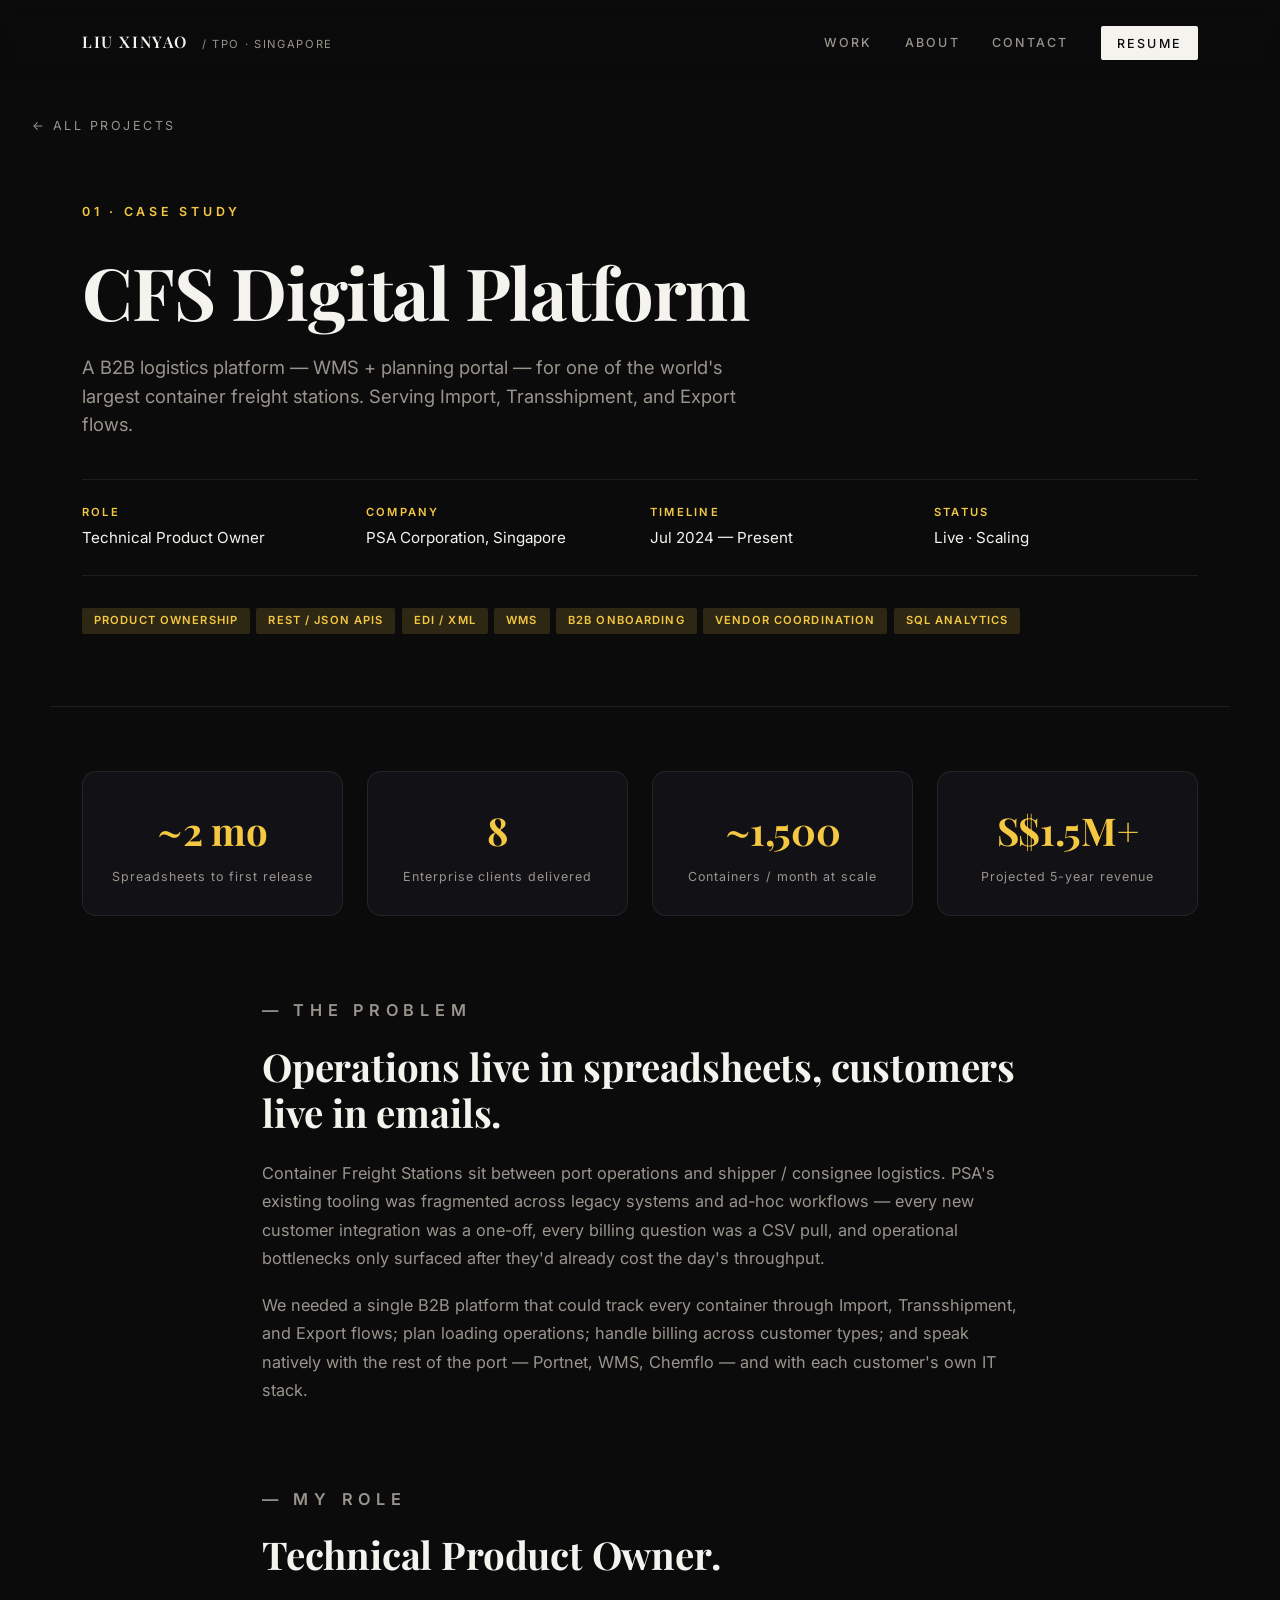
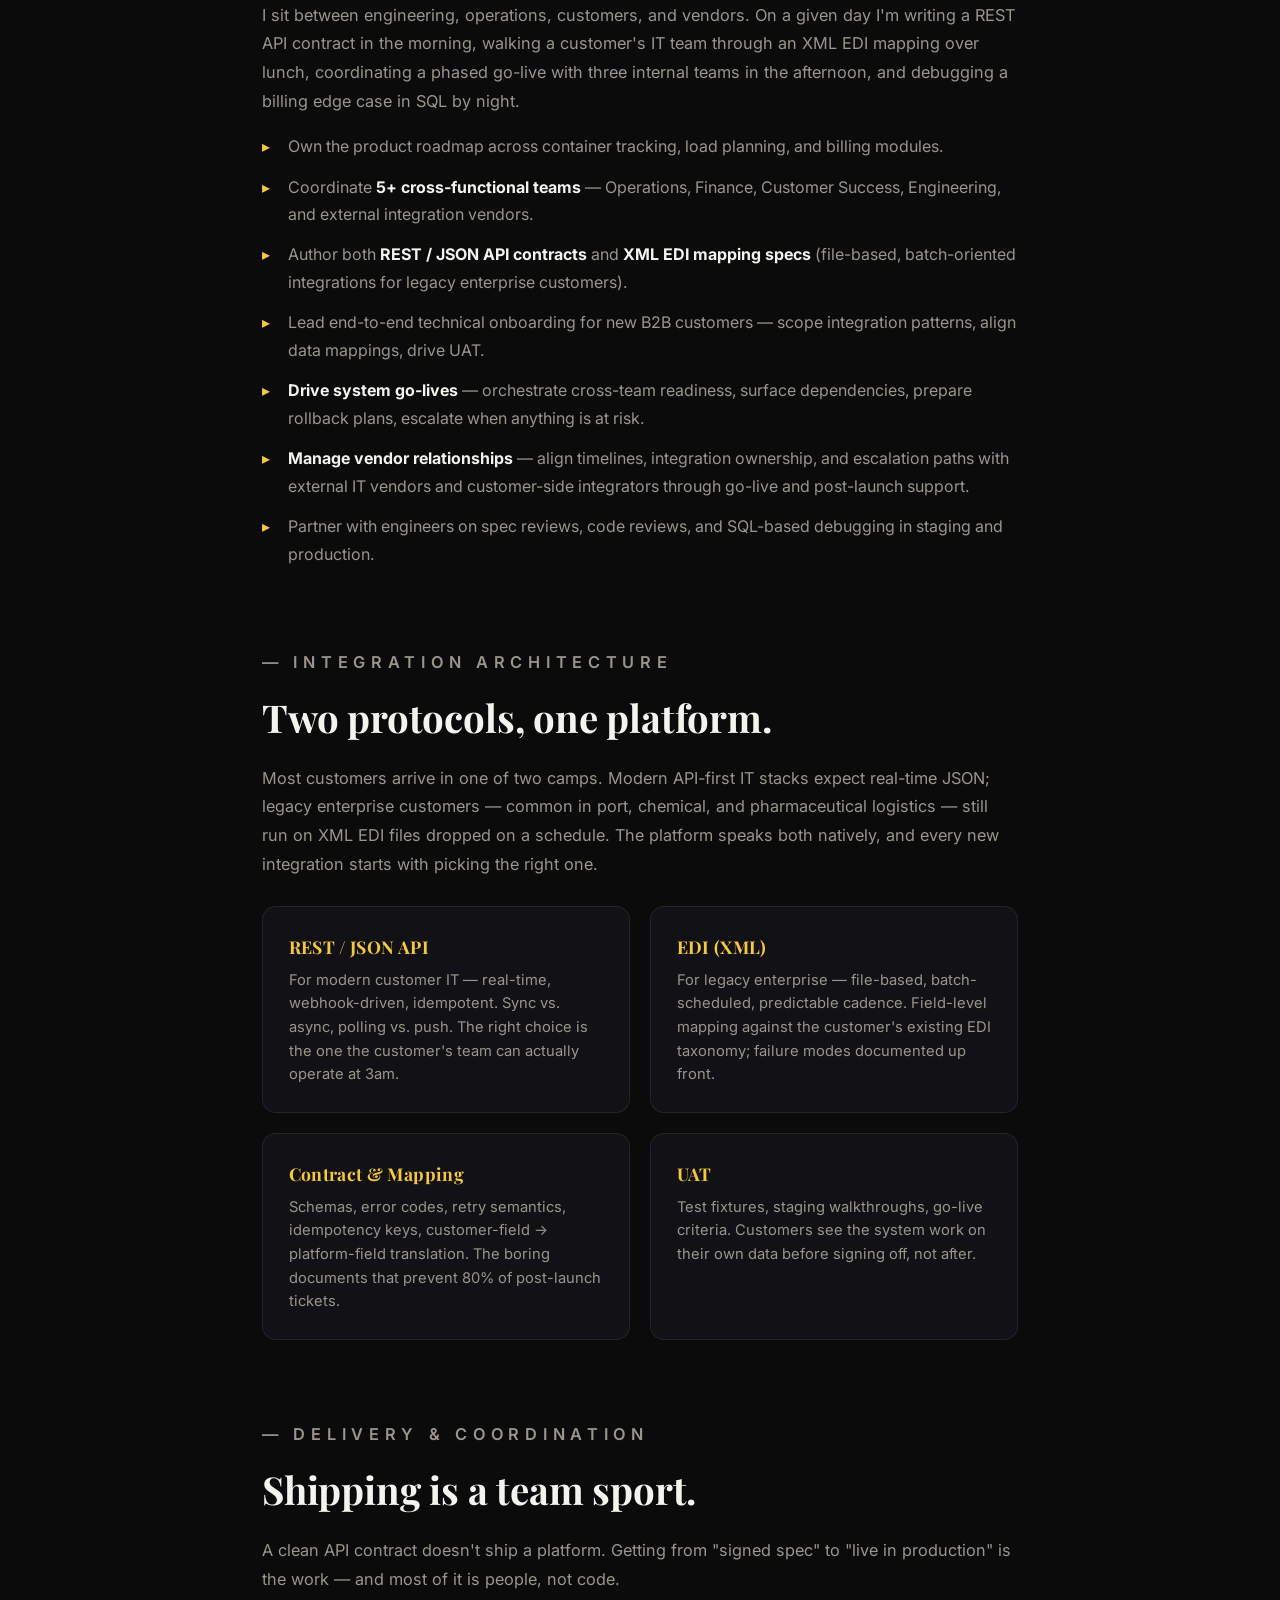
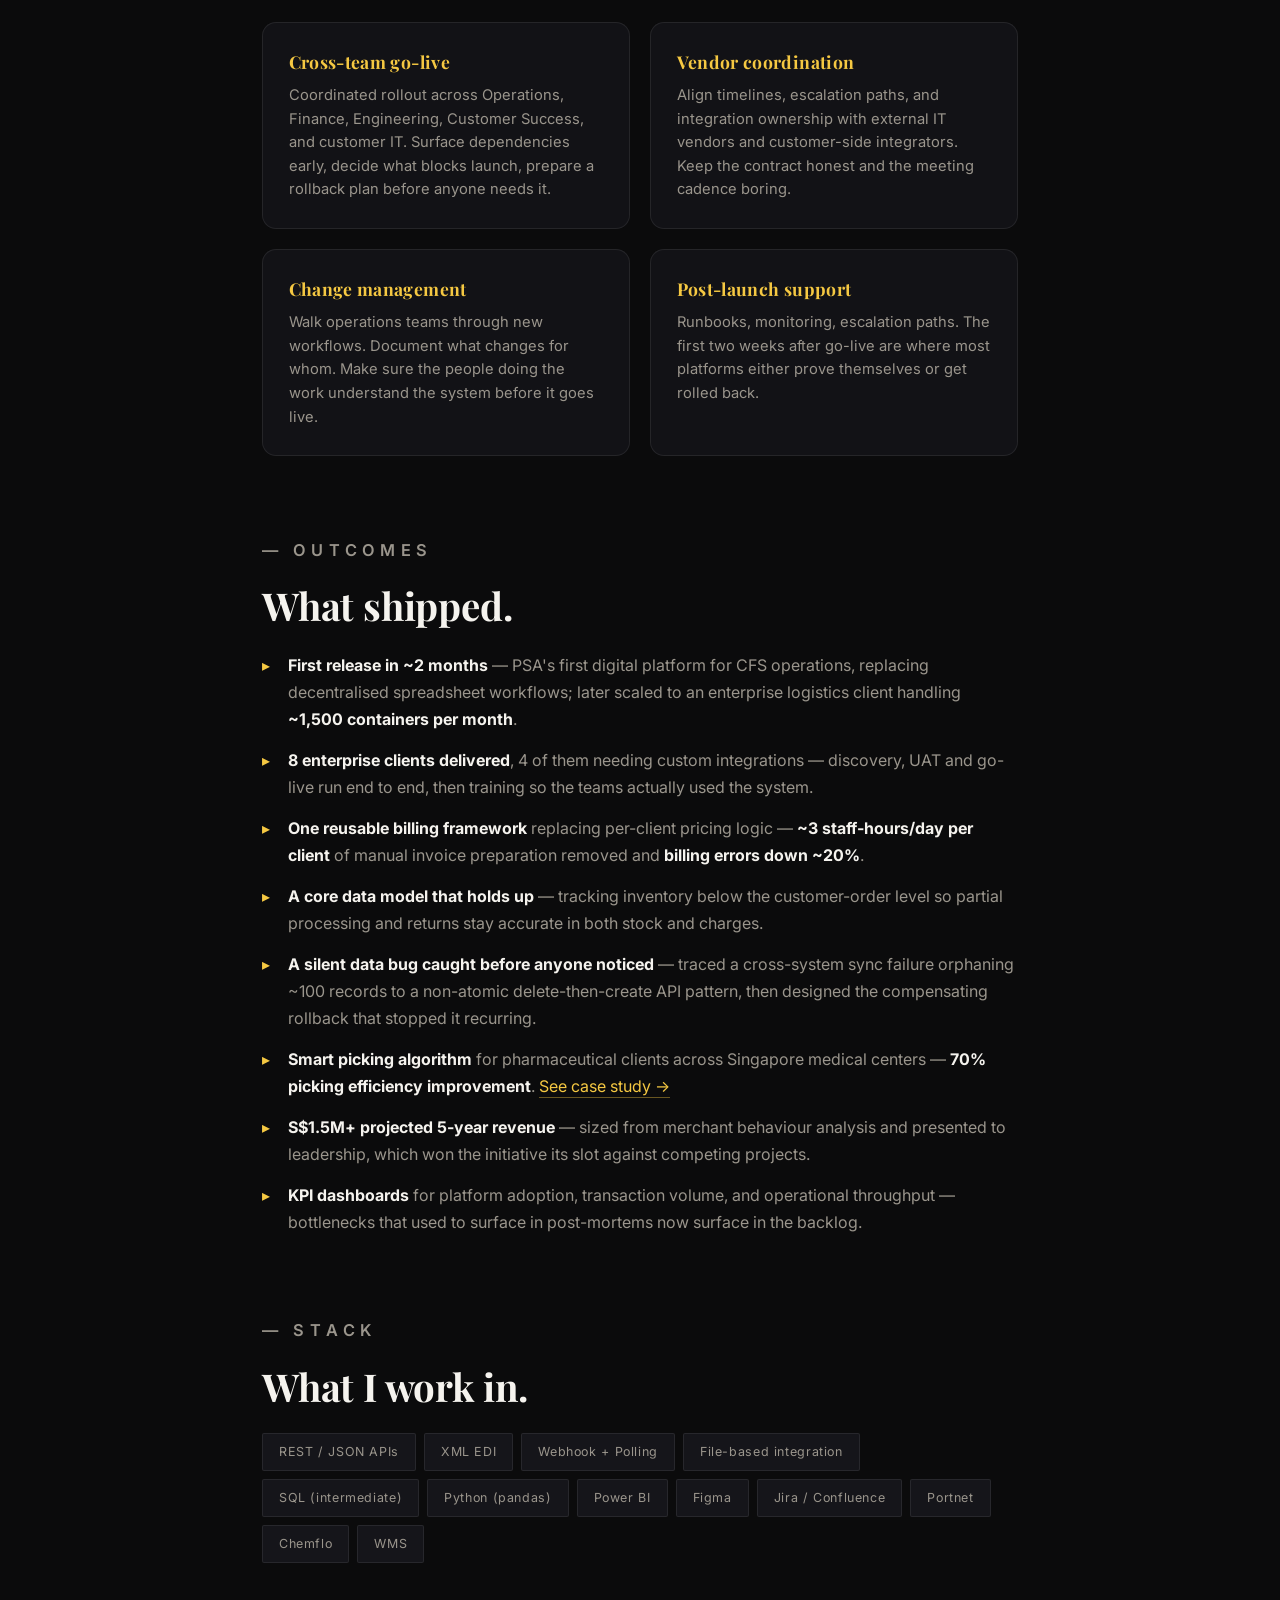
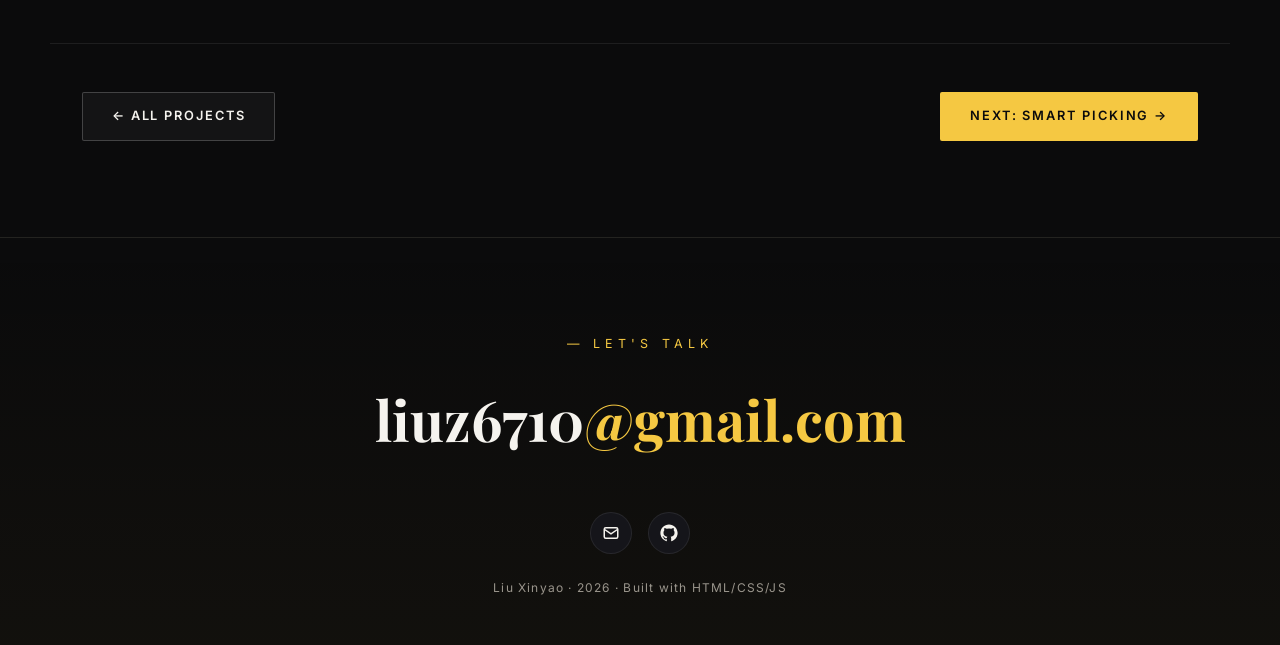
==== projects/cfs.html @ 4d92f87a "Personal site: case studies, SEO metadata, deploy prep - Add RoleScout case study (résumé-driven job" ====
<!DOCTYPE html>
<html lang="en">
<head>
  <meta charset="UTF-8" />
  <meta name="viewport" content="width=device-width, initial-scale=1.0" />
  <title>CFS Digital Platform — Liu Xinyao</title>
  <meta name="description" content="Technical Product Ownership of PSA's Container Freight Station digital platform: WMS + planning portal, REST API integrations, B2B customer onboarding." />
  <link rel="preconnect" href="https://fonts.googleapis.com" />
  <link rel="preconnect" href="https://fonts.gstatic.com" crossorigin />
  <link href="https://fonts.googleapis.com/css2?family=Playfair+Display:wght@600;700;900&family=Inter:wght@300;400;500;600;700&display=swap" rel="stylesheet" />
  <link rel="icon" href="../favicon.svg" type="image/svg+xml" />
  <meta property="og:type" content="article" />
  <meta property="og:image" content="../img/me-hero.jpg" />
  <link rel="stylesheet" href="../styles.css" />
</head>
<body>
  <!-- 同一个背景视频，整页贯穿 -->
  <div class="bg" aria-hidden="true">
    <video class="hero-video" muted playsinline preload="auto" disablepictureinpicture>
      <source src="../video/hero.mp4" type="video/mp4" />
    </video>
    <div class="bg-overlay"></div>
  </div>

  <div class="scroll-progress" id="scrollProgress"></div>
  <div class="ring-progress" id="ringProgress" aria-hidden="true">
    <svg viewBox="0 0 44 44">
      <circle class="ring-track" cx="22" cy="22" r="18" />
      <circle class="ring-fill"  cx="22" cy="22" r="18" />
    </svg>
    <span class="ring-pct">0%</span>
  </div>

  <header class="site-header">
    <nav class="nav container">
      <a href="../index.html" class="logo">LIU XINYAO <span class="logo-sub">/ TPO · SINGAPORE</span></a>
      <ul class="nav-links">
        <li><a href="../index.html#projects">Work</a></li>
        <li><a href="../index.html#about">About</a></li>
        <li><a href="../index.html#contact">Contact</a></li>
        <li><a href="../resume.pdf" class="nav-cta" download>Resume</a></li>
      </ul>
    </nav>
  </header>

  <main class="project-detail">
    <a href="../index.html#projects" class="back-link">← All Projects</a>

    <!-- ========== HERO ========== -->
    <header class="project-hero container">
      <p class="project-num">01 · CASE STUDY</p>
      <h1 class="project-title">CFS Digital Platform</h1>
      <p class="project-lead">
        A B2B logistics platform — WMS + planning portal — for one of the
        world's largest container freight stations. Serving Import,
        Transshipment, and Export flows.
      </p>
      <ul class="project-meta">
        <li><span class="meta-label">Role</span><span>Technical Product Owner</span></li>
        <li><span class="meta-label">Company</span><span>PSA Corporation, Singapore</span></li>
        <li><span class="meta-label">Timeline</span><span>Jul 2024 — Present</span></li>
        <li><span class="meta-label">Status</span><span>Live · Scaling</span></li>
      </ul>
      <div class="tags">
        <span class="tag">Product Ownership</span>
        <span class="tag">REST / JSON APIs</span>
        <span class="tag">EDI / XML</span>
        <span class="tag">WMS</span>
        <span class="tag">B2B Onboarding</span>
        <span class="tag">Vendor Coordination</span>
        <span class="tag">SQL Analytics</span>
      </div>
    </header>

    <!-- ========== STATS ========== -->
    <section class="stats container">
      <div class="stat">
        <p class="stat-num">~2 mo</p>
        <p class="stat-label">Spreadsheets to first release</p>
      </div>
      <div class="stat">
        <p class="stat-num">8</p>
        <p class="stat-label">Enterprise clients delivered</p>
      </div>
      <div class="stat">
        <p class="stat-num">~1,500</p>
        <p class="stat-label">Containers / month at scale</p>
      </div>
      <div class="stat">
        <p class="stat-num">S$1.5M+</p>
        <p class="stat-label">Projected 5-year revenue</p>
      </div>
    </section>

    <!-- ========== PROBLEM ========== -->
    <section class="detail-section container">
      <p class="detail-eyebrow">— THE PROBLEM</p>
      <h2>Operations live in spreadsheets, customers live in emails.</h2>
      <p>
        Container Freight Stations sit between port operations and shipper /
        consignee logistics. PSA's existing tooling was fragmented across
        legacy systems and ad-hoc workflows — every new customer integration
        was a one-off, every billing question was a CSV pull, and operational
        bottlenecks only surfaced after they'd already cost the day's
        throughput.
      </p>
      <p>
        We needed a single B2B platform that could track every container
        through Import, Transshipment, and Export flows; plan loading
        operations; handle billing across customer types; and speak natively
        with the rest of the port — Portnet, WMS, Chemflo — and with each
        customer's own IT stack.
      </p>
    </section>

    <!-- ========== ROLE ========== -->
    <section class="detail-section container">
      <p class="detail-eyebrow">— MY ROLE</p>
      <h2>Technical Product Owner.</h2>
      <p>
        I sit between engineering, operations, customers, and vendors. On a
        given day I'm writing a REST API contract in the morning, walking
        a customer's IT team through an XML EDI mapping over lunch,
        coordinating a phased go-live with three internal teams in the
        afternoon, and debugging a billing edge case in SQL by night.
      </p>
      <ul class="bullet-list">
        <li>Own the product roadmap across container tracking, load planning, and billing modules.</li>
        <li>Coordinate <strong>5+ cross-functional teams</strong> — Operations, Finance, Customer Success, Engineering, and external integration vendors.</li>
        <li>Author both <strong>REST / JSON API contracts</strong> and <strong>XML EDI mapping specs</strong> (file-based, batch-oriented integrations for legacy enterprise customers).</li>
        <li>Lead end-to-end technical onboarding for new B2B customers — scope integration patterns, align data mappings, drive UAT.</li>
        <li><strong>Drive system go-lives</strong> — orchestrate cross-team readiness, surface dependencies, prepare rollback plans, escalate when anything is at risk.</li>
        <li><strong>Manage vendor relationships</strong> — align timelines, integration ownership, and escalation paths with external IT vendors and customer-side integrators through go-live and post-launch support.</li>
        <li>Partner with engineers on spec reviews, code reviews, and SQL-based debugging in staging and production.</li>
      </ul>
    </section>

    <!-- ========== INTEGRATION ========== -->
    <section class="detail-section container">
      <p class="detail-eyebrow">— INTEGRATION ARCHITECTURE</p>
      <h2>Two protocols, one platform.</h2>
      <p>
        Most customers arrive in one of two camps. Modern API-first IT stacks
        expect real-time JSON; legacy enterprise customers — common in port,
        chemical, and pharmaceutical logistics — still run on XML EDI files
        dropped on a schedule. The platform speaks both natively, and every
        new integration starts with picking the right one.
      </p>
      <div class="arch-grid">
        <div class="arch-card">
          <h3>REST / JSON API</h3>
          <p>For modern customer IT — real-time, webhook-driven, idempotent. Sync vs. async, polling vs. push. The right choice is the one the customer's team can actually operate at 3am.</p>
        </div>
        <div class="arch-card">
          <h3>EDI (XML)</h3>
          <p>For legacy enterprise — file-based, batch-scheduled, predictable cadence. Field-level mapping against the customer's existing EDI taxonomy; failure modes documented up front.</p>
        </div>
        <div class="arch-card">
          <h3>Contract &amp; Mapping</h3>
          <p>Schemas, error codes, retry semantics, idempotency keys, customer-field → platform-field translation. The boring documents that prevent 80% of post-launch tickets.</p>
        </div>
        <div class="arch-card">
          <h3>UAT</h3>
          <p>Test fixtures, staging walkthroughs, go-live criteria. Customers see the system work on their own data before signing off, not after.</p>
        </div>
      </div>
    </section>

    <!-- ========== DELIVERY ========== -->
    <section class="detail-section container">
      <p class="detail-eyebrow">— DELIVERY &amp; COORDINATION</p>
      <h2>Shipping is a team sport.</h2>
      <p>
        A clean API contract doesn't ship a platform. Getting from "signed
        spec" to "live in production" is the work — and most of it is
        people, not code.
      </p>
      <div class="arch-grid">
        <div class="arch-card">
          <h3>Cross-team go-live</h3>
          <p>Coordinated rollout across Operations, Finance, Engineering, Customer Success, and customer IT. Surface dependencies early, decide what blocks launch, prepare a rollback plan before anyone needs it.</p>
        </div>
        <div class="arch-card">
          <h3>Vendor coordination</h3>
          <p>Align timelines, escalation paths, and integration ownership with external IT vendors and customer-side integrators. Keep the contract honest and the meeting cadence boring.</p>
        </div>
        <div class="arch-card">
          <h3>Change management</h3>
          <p>Walk operations teams through new workflows. Document what changes for whom. Make sure the people doing the work understand the system before it goes live.</p>
        </div>
        <div class="arch-card">
          <h3>Post-launch support</h3>
          <p>Runbooks, monitoring, escalation paths. The first two weeks after go-live are where most platforms either prove themselves or get rolled back.</p>
        </div>
      </div>
    </section>

    <!-- ========== OUTCOMES ========== -->
    <section class="detail-section container">
      <p class="detail-eyebrow">— OUTCOMES</p>
      <h2>What shipped.</h2>
      <ul class="bullet-list">
        <li><strong>First release in ~2 months</strong> — PSA's first digital platform for CFS operations, replacing decentralised spreadsheet workflows; later scaled to an enterprise logistics client handling <strong>~1,500 containers per month</strong>.</li>
        <li><strong>8 enterprise clients delivered</strong>, 4 of them needing custom integrations — discovery, UAT and go-live run end to end, then training so the teams actually used the system.</li>
        <li><strong>One reusable billing framework</strong> replacing per-client pricing logic — <strong>~3 staff-hours/day per client</strong> of manual invoice preparation removed and <strong>billing errors down ~20%</strong>.</li>
        <li><strong>A core data model that holds up</strong> — tracking inventory below the customer-order level so partial processing and returns stay accurate in both stock and charges.</li>
        <li><strong>A silent data bug caught before anyone noticed</strong> — traced a cross-system sync failure orphaning ~100 records to a non-atomic delete-then-create API pattern, then designed the compensating rollback that stopped it recurring.</li>
        <li><strong>Smart picking algorithm</strong> for pharmaceutical clients across Singapore medical centers — <strong>70% picking efficiency improvement</strong>. <a href="smart-picking.html" class="inline-link">See case study →</a></li>
        <li><strong>S$1.5M+ projected 5-year revenue</strong> — sized from merchant behaviour analysis and presented to leadership, which won the initiative its slot against competing projects.</li>
        <li><strong>KPI dashboards</strong> for platform adoption, transaction volume, and operational throughput — bottlenecks that used to surface in post-mortems now surface in the backlog.</li>
      </ul>
    </section>

    <!-- ========== STACK ========== -->
    <section class="detail-section container">
      <p class="detail-eyebrow">— STACK</p>
      <h2>What I work in.</h2>
      <ul class="skill-list stack-grid">
        <li>REST / JSON APIs</li>
        <li>XML EDI</li>
        <li>Webhook + Polling</li>
        <li>File-based integration</li>
        <li>SQL (intermediate)</li>
        <li>Python (pandas)</li>
        <li>Power BI</li>
        <li>Figma</li>
        <li>Jira / Confluence</li>
        <li>Portnet</li>
        <li>Chemflo</li>
        <li>WMS</li>
      </ul>
    </section>

    <!-- ========== Bottom nav ========== -->
    <nav class="project-nav container">
      <a href="../index.html#projects" class="btn btn-ghost">← All Projects</a>
      <a href="smart-picking.html" class="btn btn-primary">Next: Smart Picking →</a>
    </nav>
  </main>

  <footer class="site-footer">
    <div class="container">
      <p class="footer-eyebrow">— LET'S TALK</p>
      <h2 class="footer-title">liuz6710<span class="accent-text">@gmail.com</span></h2>
      <div class="social-icons">
        <a href="mailto:liuz6710@gmail.com" aria-label="Email">
          <svg viewBox="0 0 24 24" fill="none" stroke="currentColor" stroke-width="2"><rect x="3" y="5" width="18" height="14" rx="2"/><path d="M3 7l9 6 9-6"/></svg>
        </a>
        <a href="https://github.com/liuz6710-boop" target="_blank" rel="noopener" aria-label="GitHub">
          <svg viewBox="0 0 24 24" fill="currentColor"><path d="M12 .5C5.65.5.5 5.65.5 12c0 5.08 3.29 9.39 7.86 10.91.58.11.79-.25.79-.55 0-.27-.01-.99-.02-1.95-3.2.69-3.88-1.54-3.88-1.54-.52-1.33-1.27-1.69-1.27-1.69-1.04-.71.08-.7.08-.7 1.15.08 1.76 1.18 1.76 1.18 1.02 1.76 2.69 1.25 3.35.96.1-.74.4-1.25.72-1.54-2.55-.29-5.24-1.28-5.24-5.69 0-1.26.45-2.28 1.18-3.09-.12-.29-.51-1.46.11-3.04 0 0 .97-.31 3.18 1.18a11 11 0 015.8 0c2.21-1.49 3.18-1.18 3.18-1.18.63 1.58.23 2.75.11 3.04.74.81 1.18 1.83 1.18 3.09 0 4.42-2.69 5.4-5.26 5.69.41.36.78 1.06.78 2.14 0 1.55-.01 2.8-.01 3.18 0 .31.21.67.8.55C20.21 21.38 23.5 17.08 23.5 12 23.5 5.65 18.35.5 12 .5z"/></svg>
        </a>
      </div>
      <p class="footer-text">Liu Xinyao · <span id="year"></span> · Built with HTML/CSS/JS</p>
    </div>
  </footer>

  <script src="../script.js"></script>
</body>
</html>
---- styles.css ----
:root {
  --bg: #0b0b0c;
  --surface: #15151a;
  --surface-elev: #1c1c22;
  --text: #f5f3ee;
  --text-muted: #9a958c;
  --accent: #f5c842;
  --accent-soft: rgba(245, 200, 66, 0.15);
  --accent-hover: #ffd44d;
  --border: rgba(255, 255, 255, 0.08);
  --radius: 14px;
  --shadow: 0 20px 60px rgba(0, 0, 0, 0.5);
  --max-width: 1180px;

  /* spring 缓动：带 overshoot 的弹簧曲线 */
  --spring: cubic-bezier(0.34, 1.56, 0.64, 1);
}

* {
  box-sizing: border-box;
  margin: 0;
  padding: 0;
}

html {
  scroll-behavior: smooth;
}

body {
  font-family: "Inter", -apple-system, BlinkMacSystemFont, "PingFang SC",
    "Microsoft YaHei", sans-serif;
  background: var(--bg);
  color: var(--text);
  line-height: 1.6;
  -webkit-font-smoothing: antialiased;
  overflow-x: hidden;
}

.container {
  max-width: var(--max-width);
  margin: 0 auto;
  padding: 0 2rem;
}

.accent-text {
  color: var(--accent);
}

/* ========== Top scroll progress bar ========== */
.scroll-progress {
  position: fixed;
  top: 0;
  left: 0;
  height: 3px;
  width: 0%;
  background: linear-gradient(90deg, var(--accent), var(--accent-hover));
  z-index: 1000;
  transition: width 0.05s linear;
  box-shadow: 0 0 12px var(--accent);
}

/* ========== Bottom-right ring scroll progress ========== */
.ring-progress {
  position: fixed;
  bottom: 1.5rem;
  right: 1.5rem;
  width: 56px;
  height: 56px;
  z-index: 999;
  background: rgba(20, 20, 22, 0.7);
  backdrop-filter: blur(10px);
  border-radius: 50%;
  border: 1px solid var(--border);
  display: flex;
  align-items: center;
  justify-content: center;
  opacity: 0;
  transform: translateY(20px);
  transition: opacity 0.4s, transform 0.4s;
}

.ring-progress.visible {
  opacity: 1;
  transform: translateY(0);
}

.ring-progress svg {
  position: absolute;
  inset: 0;
  width: 100%;
  height: 100%;
  transform: rotate(-90deg);
}

.ring-track {
  fill: none;
  stroke: rgba(255, 255, 255, 0.08);
  stroke-width: 2.5;
}

.ring-fill {
  fill: none;
  stroke: var(--accent);
  stroke-width: 2.5;
  stroke-linecap: round;
  stroke-dasharray: 113.1;  /* 2 * pi * r (r=18) */
  stroke-dashoffset: 113.1;
  transition: stroke-dashoffset 0.15s ease-out;
}

.ring-pct {
  font-size: 0.7rem;
  font-weight: 600;
  color: var(--text);
  letter-spacing: 0.02em;
}

/* ========== Header ========== */
.site-header {
  position: fixed;
  top: 0;
  left: 0;
  right: 0;
  z-index: 100;
  padding-top: 4px; /* sits below scroll progress */
  background: linear-gradient(to bottom, rgba(11, 11, 12, 0.85), rgba(11, 11, 12, 0));
  backdrop-filter: blur(8px);
}

.nav {
  display: flex;
  align-items: center;
  justify-content: space-between;
  height: 76px;
}

.logo {
  font-family: "Playfair Display", serif;
  font-size: 1rem;
  font-weight: 600;
  color: var(--text);
  text-decoration: none;
  letter-spacing: 0.1em;
}

.logo-sub {
  color: var(--text-muted);
  font-family: "Inter", sans-serif;
  font-size: 0.7rem;
  font-weight: 400;
  letter-spacing: 0.15em;
  margin-left: 0.5rem;
}

.nav-links {
  display: flex;
  gap: 2rem;
  list-style: none;
  align-items: center;
}

.nav-links a {
  color: var(--text-muted);
  text-decoration: none;
  font-size: 0.78rem;
  font-weight: 500;
  letter-spacing: 0.18em;
  text-transform: uppercase;
  position: relative;
  transition: color 0.2s;
}

.nav-links a:hover {
  color: var(--text);
}

.nav-cta {
  background: var(--text);
  color: var(--bg) !important;
  padding: 0.6rem 1rem;
  border-radius: 2px;
  font-size: 0.72rem;
  letter-spacing: 0.18em;
}

.nav-cta:hover {
  background: var(--accent);
}

/* ========== Persistent background video ========== */
/* .bg 是 body 顶层的 position:fixed 层，整页滚动它都钉在视口里 */
.bg {
  position: fixed;
  inset: 0;
  z-index: -1;        /* 落在所有内容之下 */
  overflow: hidden;
  background: var(--bg);   /* 视频未加载/失败时的兜底色 */
}

.hero-video {
  position: absolute;
  inset: 0;
  width: 100%;
  height: 100%;
  object-fit: cover;
  object-position: center;
  background: radial-gradient(ellipse at center, #2a2520 0%, #0b0b0c 70%);
  /* 金色海浪本身偏暗，留多一点亮度让金光亮起来 */
  filter: brightness(0.85) contrast(1.1) saturate(1.15);
}

/* 全局遮罩 —— 顶亮底暗，配合滚动让下方内容（projects/about）有更好的可读性 */
.bg-overlay {
  position: absolute;
  inset: 0;
  background:
    radial-gradient(ellipse at 30% 40%, transparent 0%, rgba(11, 11, 12, 0.45) 75%),
    linear-gradient(180deg,
      rgba(11, 11, 12, 0.30) 0%,
      rgba(11, 11, 12, 0.55) 50%,
      rgba(11, 11, 12, 0.85) 100%);
}

/* ========== HERO ========== */
/* 不再是 sticky 250vh —— 普通 100vh，视频在 body 背景层 */
.hero {
  position: relative;
  min-height: 100vh;
  display: flex;
  align-items: center;
}

.hero-content {
  position: relative;
  z-index: 2;
  width: 100%;
  display: grid;
  grid-template-columns: 1.6fr 1fr;
  gap: 4rem;
  align-items: center;
  padding-top: 100px;
  padding-bottom: 4rem;
}

.role {
  color: var(--accent);
  font-size: 0.78rem;
  font-weight: 600;
  letter-spacing: 0.25em;
  margin-bottom: 1.5rem;
  text-transform: uppercase;
}

.hero h1 {
  font-family: "Playfair Display", serif;
  font-size: clamp(1.9rem, 4vw, 3.1rem);
  font-weight: 700;
  line-height: 1.15;
  margin-bottom: 1.75rem;
  letter-spacing: -0.005em;
}

.intro {
  color: var(--text-muted);
  font-size: 1.05rem;
  max-width: 480px;
  margin-bottom: 2.25rem;
}

.hero-actions {
  display: flex;
  gap: 0.75rem;
  flex-wrap: wrap;
}

.btn {
  display: inline-flex;
  align-items: center;
  justify-content: center;
  padding: 0.85rem 1.8rem;
  border-radius: 2px;
  font-size: 0.8rem;
  font-weight: 600;
  letter-spacing: 0.15em;
  text-transform: uppercase;
  text-decoration: none;
  border: 1px solid transparent;
  cursor: pointer;
  transition: all 0.25s var(--spring);
}

.btn-primary {
  background: var(--accent);
  color: #0b0b0c;
}

.btn-primary:hover {
  background: var(--accent-hover);
  transform: translateY(-2px);
  box-shadow: 0 8px 20px rgba(245, 200, 66, 0.3);
}

.btn-ghost {
  background: rgba(255, 255, 255, 0.04);
  border-color: rgba(255, 255, 255, 0.2);
  color: var(--text);
}

.btn-ghost:hover {
  background: rgba(255, 255, 255, 0.1);
  border-color: var(--text);
}

/* ========== ID Card (WANG-13 style poster) ========== */
.id-card {
  background: var(--surface-elev);
  border: 1px solid var(--border);
  border-radius: 4px;
  padding: 1rem;
  width: 100%;
  max-width: 280px;
  margin-left: auto;
  box-shadow: var(--shadow);
  position: relative;
  transform: rotate(2deg);
  animation: cardFloat 6s ease-in-out infinite;
}

@keyframes cardFloat {
  0%, 100% { transform: rotate(2deg) translateY(0); }
  50%      { transform: rotate(2deg) translateY(-10px); }
}

.id-card-top {
  display: flex;
  justify-content: space-between;
  align-items: center;
  font-family: "Playfair Display", serif;
  font-size: 1.25rem;
  font-weight: 700;
  margin-bottom: 0.85rem;
  letter-spacing: 0.05em;
}

.id-dot {
  width: 8px;
  height: 8px;
  background: var(--accent);
  border-radius: 50%;
  box-shadow: 0 0 12px var(--accent);
  animation: pulse 2s ease-in-out infinite;
}

@keyframes pulse {
  0%, 100% { opacity: 1; transform: scale(1); }
  50%      { opacity: 0.5; transform: scale(1.3); }
}

.id-card-photo {
  aspect-ratio: 3/4;
  background: linear-gradient(135deg, #2a2a35, #1a1a22);
  border-radius: 2px;
  display: flex;
  align-items: center;
  justify-content: center;
  color: var(--text-muted);
  font-size: 0.85rem;
  margin-bottom: 0.85rem;
  overflow: hidden;
}

.id-card-photo img {
  width: 100%;
  height: 100%;
  object-fit: cover;
  object-position: center;
  display: block;
}

.id-card-body {
  font-size: 0.75rem;
}

.id-name {
  font-family: "Playfair Display", serif;
  font-size: 1.05rem;
  font-weight: 700;
  letter-spacing: 0.05em;
  margin-bottom: 0.35rem;
}

.id-meta {
  color: var(--text-muted);
  font-size: 0.7rem;
  letter-spacing: 0.05em;
  margin-bottom: 0.2rem;
}

.id-barcode {
  font-family: monospace;
  font-size: 0.9rem;
  letter-spacing: -1px;
  color: var(--text);
  margin-top: 0.75rem;
  white-space: nowrap;
  overflow: hidden;
}

/* ========== Scroll hint ========== */
.scroll-hint {
  position: absolute;
  bottom: 2rem;
  left: 50%;
  transform: translateX(-50%);
  z-index: 3;
  font-size: 0.7rem;
  letter-spacing: 0.3em;
  color: var(--text-muted);
  animation: bounce 2.5s ease-in-out infinite;
}

@keyframes bounce {
  0%, 100% { transform: translate(-50%, 0); opacity: 0.7; }
  50%      { transform: translate(-50%, 8px); opacity: 1; }
}

/* ========== Chapter ========== */
.chapter {
  text-align: center;
  padding: 7rem 2rem 4rem;
}

.chapter-eyebrow {
  font-size: 0.78rem;
  letter-spacing: 0.4em;
  color: var(--accent);
  margin-bottom: 1.5rem;
  text-transform: uppercase;
}

.chapter-title {
  font-family: "Playfair Display", serif;
  font-size: clamp(4rem, 12vw, 9rem);
  font-weight: 900;
  letter-spacing: -0.02em;
  line-height: 0.95;
  margin-bottom: 1.25rem;
  background: linear-gradient(180deg, var(--text) 0%, rgba(245, 243, 238, 0.3) 100%);
  -webkit-background-clip: text;
  background-clip: text;
  color: transparent;
}

.chapter-sub {
  color: var(--text-muted);
  font-size: 1rem;
  max-width: 560px;
  margin: 0 auto;
}

/* ========== Sections / Projects ========== */
.section {
  padding: 2rem 2rem 5rem;
}

.project-card {
  display: grid;
  grid-template-columns: 1fr 1fr;
  background: rgba(15, 15, 20, 0.48);
  backdrop-filter: blur(22px) saturate(1.2);
  -webkit-backdrop-filter: blur(22px) saturate(1.2);
  border: 1px solid var(--border);
  border-radius: var(--radius);
  overflow: hidden;
  margin-bottom: 2rem;
  transition: transform 0.4s var(--spring), box-shadow 0.4s, border-color 0.3s;
}

.project-card:hover {
  transform: translateY(-6px);
  box-shadow: 0 20px 50px rgba(0, 0, 0, 0.6);
  border-color: rgba(245, 200, 66, 0.3);
}

.project-card.reverse { direction: rtl; }
.project-card.reverse > * { direction: ltr; }

.project-text {
  padding: 3rem 2.5rem;
  display: flex;
  flex-direction: column;
  justify-content: center;
}

.project-num {
  font-family: "Playfair Display", serif;
  font-size: 0.9rem;
  color: var(--accent);
  letter-spacing: 0.2em;
  margin-bottom: 0.85rem;
}

.project-text h3 {
  font-family: "Playfair Display", serif;
  font-size: 1.65rem;
  font-weight: 700;
  margin-bottom: 1rem;
  letter-spacing: -0.005em;
}

.project-text p {
  color: var(--text-muted);
  font-size: 0.95rem;
  margin-bottom: 1.25rem;
}

.project-text strong { color: var(--accent); }

.tags {
  display: flex;
  flex-wrap: wrap;
  gap: 0.4rem;
  margin-bottom: 1.5rem;
}

.tag {
  background: var(--accent-soft);
  color: var(--accent);
  padding: 0.25rem 0.75rem;
  border-radius: 2px;
  font-size: 0.7rem;
  font-weight: 600;
  letter-spacing: 0.1em;
  text-transform: uppercase;
}

.view-link {
  align-self: flex-start;
  padding: 0.7rem 1.4rem;
  border: 1px solid rgba(255, 255, 255, 0.2);
  border-radius: 2px;
  color: var(--text);
  text-decoration: none;
  font-size: 0.75rem;
  letter-spacing: 0.15em;
  text-transform: uppercase;
  font-weight: 500;
  transition: all 0.25s var(--spring);
}

.view-link:hover {
  background: var(--accent);
  color: #0b0b0c;
  border-color: var(--accent);
  transform: translateX(4px);
}

.project-image {
  min-height: 300px;
  position: relative;
  overflow: hidden;
  font-family: "Playfair Display", serif;
}

/* 项目照片填满整个面板 */
.project-image img {
  position: absolute;
  inset: 0;
  width: 100%;
  height: 100%;
  object-fit: cover;
  object-position: center;
  z-index: 0;
  display: block;
  transition: transform 0.6s ease;
}

/* 竖图在横向裁切时的最佳焦点 */
.image-cfs   img { object-position: center 35%; }  /* 让吊机阵列在视口中央 */
.image-robot img { object-position: center; }     /* Foxglove dashboard 本身就深色高对比，不再加 filter */

.project-card:hover .project-image img {
  transform: scale(1.04);
}

/* 底部 + 左下角的暗渐变 —— 让 label 文字可读 */
.project-image::after {
  content: "";
  position: absolute;
  inset: 0;
  z-index: 1;
  background:
    linear-gradient(180deg, rgba(0,0,0,0) 50%, rgba(0,0,0,0.65) 100%),
    linear-gradient(90deg, rgba(0,0,0,0.4) 0%, rgba(0,0,0,0) 35%);
  pointer-events: none;
}

/* 小标签 —— 左下角 */
.project-label {
  position: absolute;
  left: 1.5rem;
  bottom: 1.25rem;
  z-index: 2;
  font-size: 0.95rem;
  font-weight: 600;
  letter-spacing: 0.15em;
  text-transform: uppercase;
  color: #fff;
  text-shadow: 0 2px 12px rgba(0, 0, 0, 0.7);
  /* 左侧的小竖线 */
  padding-left: 0.85rem;
  border-left: 2px solid var(--accent);
}

/* 半透明色块 —— 让背景视频透出来但仍保留项目色调辨识度 */
.image-cfs   { background: linear-gradient(135deg, rgba(58, 45, 16, 0.55), rgba(245, 200, 66, 0.30)); color: #fff8e0; }
.image-pick  { background: linear-gradient(135deg, rgba(26, 42, 58, 0.55), rgba(61, 106, 153, 0.30)); color: #e0eaf5; }
.image-robot { background: linear-gradient(135deg, rgba(42, 26, 58, 0.55), rgba(118, 89, 168, 0.30)); color: #f0e7ff; }
.image-gs    { background: linear-gradient(135deg, rgba(26, 58, 37, 0.55), rgba(74, 140, 94, 0.30)); color: #e7f5eb; }
.image-rolescout { background: linear-gradient(135deg, rgba(20, 20, 26, 0.85), rgba(245, 200, 66, 0.18)); color: #fff8e0; }
/* pipeline diagram: show the whole thing, never crop it */
.image-rolescout img { object-fit: contain; background: #101014; padding: 6%; }

/* ========== Spring-in card animation ========== */
.spring {
  opacity: 0;
  transform: translateY(60px) scale(0.94);
  transition:
    opacity 0.7s ease,
    transform 0.8s var(--spring);
}

.spring.visible {
  opacity: 1;
  transform: translateY(0) scale(1);
}

/* ========== About ========== */
.about-grid {
  display: grid;
  grid-template-columns: 1.4fr 1fr;
  gap: 5rem;
  align-items: center;
}

.about-text p {
  color: var(--text-muted);
  margin-bottom: 1rem;
  font-size: 1rem;
}

.about-text strong { color: var(--text); }

.skill-heading {
  margin-top: 2rem;
  margin-bottom: 0.85rem;
  font-weight: 600;
  color: var(--accent);
  font-size: 0.78rem;
  letter-spacing: 0.3em;
}

.skill-list {
  list-style: none;
  display: flex;
  flex-wrap: wrap;
  gap: 0.5rem;
  margin-bottom: 2.25rem;
}

.skill-list li {
  background: var(--surface);
  border: 1px solid var(--border);
  padding: 0.5rem 1rem;
  border-radius: 2px;
  font-size: 0.78rem;
  color: var(--text-muted);
  letter-spacing: 0.05em;
}

.about-photo {
  display: flex;
  justify-content: center;
}

.photo-circle {
  position: relative;
  width: 320px;
  height: 320px;
  border-radius: 50%;
  background: var(--accent);
  display: flex;
  align-items: center;
  justify-content: center;
  box-shadow: 0 20px 60px rgba(245, 200, 66, 0.25);
}

.photo-circle::before {
  content: "";
  position: absolute;
  inset: -10px;
  border: 1px dashed rgba(245, 200, 66, 0.4);
  border-radius: 50%;
  animation: spin 30s linear infinite;
}

@keyframes spin {
  to { transform: rotate(360deg); }
}

.circle-placeholder {
  width: 90%;
  height: 90%;
  border-radius: 50%;
  background: var(--surface);
  display: flex;
  align-items: center;
  justify-content: center;
  color: var(--text-muted);
  font-size: 0.9rem;
}

.circle-img {
  width: 90%;
  height: 90%;
  border-radius: 50%;
  object-fit: cover;
  /* Paris 那张人物在画面下半 + 建筑在上方，往下偏一点把人留在圆里 */
  object-position: center 60%;
  display: block;
}

/* ========== Footer ========== */
.site-footer {
  padding: 6rem 0 3rem;
  border-top: 1px solid var(--border);
  text-align: center;
  background: linear-gradient(180deg, transparent, rgba(245, 200, 66, 0.03));
}

.footer-eyebrow {
  font-size: 0.78rem;
  letter-spacing: 0.4em;
  color: var(--accent);
  margin-bottom: 1.25rem;
}

.footer-title {
  font-family: "Playfair Display", serif;
  font-size: clamp(2rem, 5vw, 3.5rem);
  font-weight: 700;
  margin-bottom: 3rem;
  word-break: break-word;
}

.social-icons {
  display: flex;
  justify-content: center;
  gap: 1rem;
  margin-bottom: 1.5rem;
}

.social-icons a {
  width: 42px;
  height: 42px;
  border-radius: 50%;
  background: var(--surface);
  border: 1px solid var(--border);
  color: var(--text);
  display: inline-flex;
  align-items: center;
  justify-content: center;
  transition: all 0.25s var(--spring);
}

.social-icons a:hover {
  background: var(--accent);
  color: #0b0b0c;
  transform: translateY(-3px) scale(1.05);
  border-color: var(--accent);
}

.social-icons svg {
  width: 18px;
  height: 18px;
}

.footer-text {
  color: var(--text-muted);
  font-size: 0.75rem;
  letter-spacing: 0.1em;
}

/* ========== Responsive ========== */
@media (max-width: 900px) {
  .hero-content {
    grid-template-columns: 1fr;
    gap: 2.5rem;
    padding-top: 90px;
  }

  .id-card {
    margin: 0 auto;
    max-width: 220px;
    order: -1;
  }

  .project-card,
  .project-card.reverse {
    grid-template-columns: 1fr;
    direction: ltr;
  }

  .project-image {
    min-height: 200px;
    order: -1;
  }

  .about-grid {
    grid-template-columns: 1fr;
    gap: 3rem;
    text-align: left;
  }

  .about-photo { order: -1; }

  .photo-circle {
    width: 240px;
    height: 240px;
  }

  .nav-links {
    gap: 1.2rem;
    font-size: 0.7rem;
  }

  .logo-sub { display: none; }

  .ring-progress {
    bottom: 1rem;
    right: 1rem;
    width: 48px;
    height: 48px;
  }

  .chapter { padding: 5rem 2rem 2rem; }
}

@media (max-width: 600px) {
  .nav-cta { display: none; }
}

/* Reduced motion */
@media (prefers-reduced-motion: reduce) {
  *, *::before, *::after {
    animation-duration: 0.01ms !important;
    transition-duration: 0.01ms !important;
  }
}

/* ========================================================================
   PROJECT DETAIL PAGE (projects/*.html)
   ======================================================================== */

.project-detail {
  padding-top: 100px;
  padding-bottom: 4rem;
}

.back-link {
  display: inline-block;
  margin: 1rem 2rem 0;
  color: var(--text-muted);
  text-decoration: none;
  font-size: 0.78rem;
  letter-spacing: 0.2em;
  text-transform: uppercase;
  transition: color 0.2s;
}

.back-link:hover { color: var(--accent); }

/* ----- Project hero ----- */
.project-hero {
  padding: 4rem 2rem 3rem;
  border-bottom: 1px solid var(--border);
  margin-bottom: 4rem;
}

.project-hero .project-num {
  font-family: "Inter", sans-serif;
  font-size: 0.78rem;
  font-weight: 600;
  letter-spacing: 0.3em;
  color: var(--accent);
  margin-bottom: 2rem;
}

.project-title {
  font-family: "Playfair Display", serif;
  font-size: clamp(2.5rem, 6vw, 4.5rem);
  font-weight: 700;
  line-height: 1.05;
  letter-spacing: -0.015em;
  margin-bottom: 1.5rem;
}

.project-lead {
  font-size: 1.15rem;
  color: var(--text-muted);
  max-width: 700px;
  margin-bottom: 2.5rem;
  line-height: 1.55;
}

.project-meta {
  list-style: none;
  display: grid;
  grid-template-columns: repeat(auto-fit, minmax(180px, 1fr));
  gap: 1.25rem;
  padding: 1.5rem 0;
  border-top: 1px solid var(--border);
  border-bottom: 1px solid var(--border);
  margin-bottom: 2rem;
}

.project-meta li {
  display: flex;
  flex-direction: column;
  gap: 0.3rem;
}

.meta-label {
  font-size: 0.7rem;
  font-weight: 600;
  letter-spacing: 0.2em;
  text-transform: uppercase;
  color: var(--accent);
}

.project-meta li span:last-child {
  font-size: 0.95rem;
  color: var(--text);
}

/* ----- Stats ----- */
.stats {
  display: grid;
  grid-template-columns: repeat(auto-fit, minmax(200px, 1fr));
  gap: 1.5rem;
  margin-bottom: 5rem;
}

.stat {
  background: rgba(21, 21, 26, 0.78);
  backdrop-filter: blur(14px) saturate(1.1);
  -webkit-backdrop-filter: blur(14px) saturate(1.1);
  border: 1px solid var(--border);
  border-radius: var(--radius);
  padding: 1.75rem 1.5rem;
  text-align: center;
}

.stat-num {
  font-family: "Playfair Display", serif;
  font-size: 2.4rem;
  font-weight: 700;
  color: var(--accent);
  margin-bottom: 0.4rem;
  letter-spacing: -0.01em;
}

.stat-label {
  font-size: 0.78rem;
  color: var(--text-muted);
  letter-spacing: 0.08em;
}

/* ----- Detail sections ----- */
.detail-section {
  margin-bottom: 5rem;
  max-width: 820px;
}

.detail-eyebrow {
  font-size: 0.75rem;
  font-weight: 600;
  letter-spacing: 0.35em;
  color: var(--accent);
  margin-bottom: 1rem;
  text-transform: uppercase;
}

.detail-section h2 {
  font-family: "Playfair Display", serif;
  font-size: clamp(1.6rem, 3.2vw, 2.4rem);
  font-weight: 700;
  line-height: 1.2;
  margin-bottom: 1.5rem;
  letter-spacing: -0.005em;
}

.detail-section p {
  color: var(--text-muted);
  font-size: 1.02rem;
  line-height: 1.75;
  margin-bottom: 1.1rem;
}

.detail-section strong { color: var(--text); }

.bullet-list {
  list-style: none;
  padding: 0;
}

.bullet-list li {
  position: relative;
  padding-left: 1.6rem;
  margin-bottom: 0.85rem;
  color: var(--text-muted);
  font-size: 1rem;
  line-height: 1.7;
}

.bullet-list li::before {
  content: "▸";
  position: absolute;
  left: 0;
  top: 0;
  color: var(--accent);
}

.bullet-list strong { color: var(--text); }

.inline-link {
  color: var(--accent);
  text-decoration: none;
  border-bottom: 1px solid rgba(245, 200, 66, 0.4);
  padding-bottom: 1px;
  transition: border-color 0.2s;
}

.inline-link:hover { border-color: var(--accent); }

/* ----- Arch grid (2x2) ----- */
.arch-grid {
  display: grid;
  grid-template-columns: repeat(auto-fit, minmax(280px, 1fr));
  gap: 1.25rem;
  margin-top: 1.75rem;
}

.arch-card {
  background: rgba(21, 21, 26, 0.78);
  backdrop-filter: blur(14px) saturate(1.1);
  -webkit-backdrop-filter: blur(14px) saturate(1.1);
  border: 1px solid var(--border);
  border-radius: var(--radius);
  padding: 1.6rem;
}

.arch-card h3 {
  font-family: "Playfair Display", serif;
  font-size: 1.1rem;
  font-weight: 700;
  margin-bottom: 0.5rem;
  color: var(--accent);
  letter-spacing: 0.02em;
}

.arch-card p {
  font-size: 0.92rem;
  margin-bottom: 0;
  line-height: 1.6;
}

.stack-grid {
  max-width: none;
}

/* ----- Bottom project nav ----- */
.project-nav {
  display: flex;
  justify-content: space-between;
  align-items: center;
  gap: 1rem;
  padding: 3rem 2rem 2rem;
  margin-top: 2rem;
  border-top: 1px solid var(--border);
  max-width: var(--max-width);
}

@media (max-width: 720px) {
  .project-hero { padding: 3rem 2rem 2rem; }
  .stats { margin-bottom: 3rem; }
  .detail-section { margin-bottom: 3rem; }
  .project-nav {
    flex-direction: column;
    align-items: stretch;
  }
}
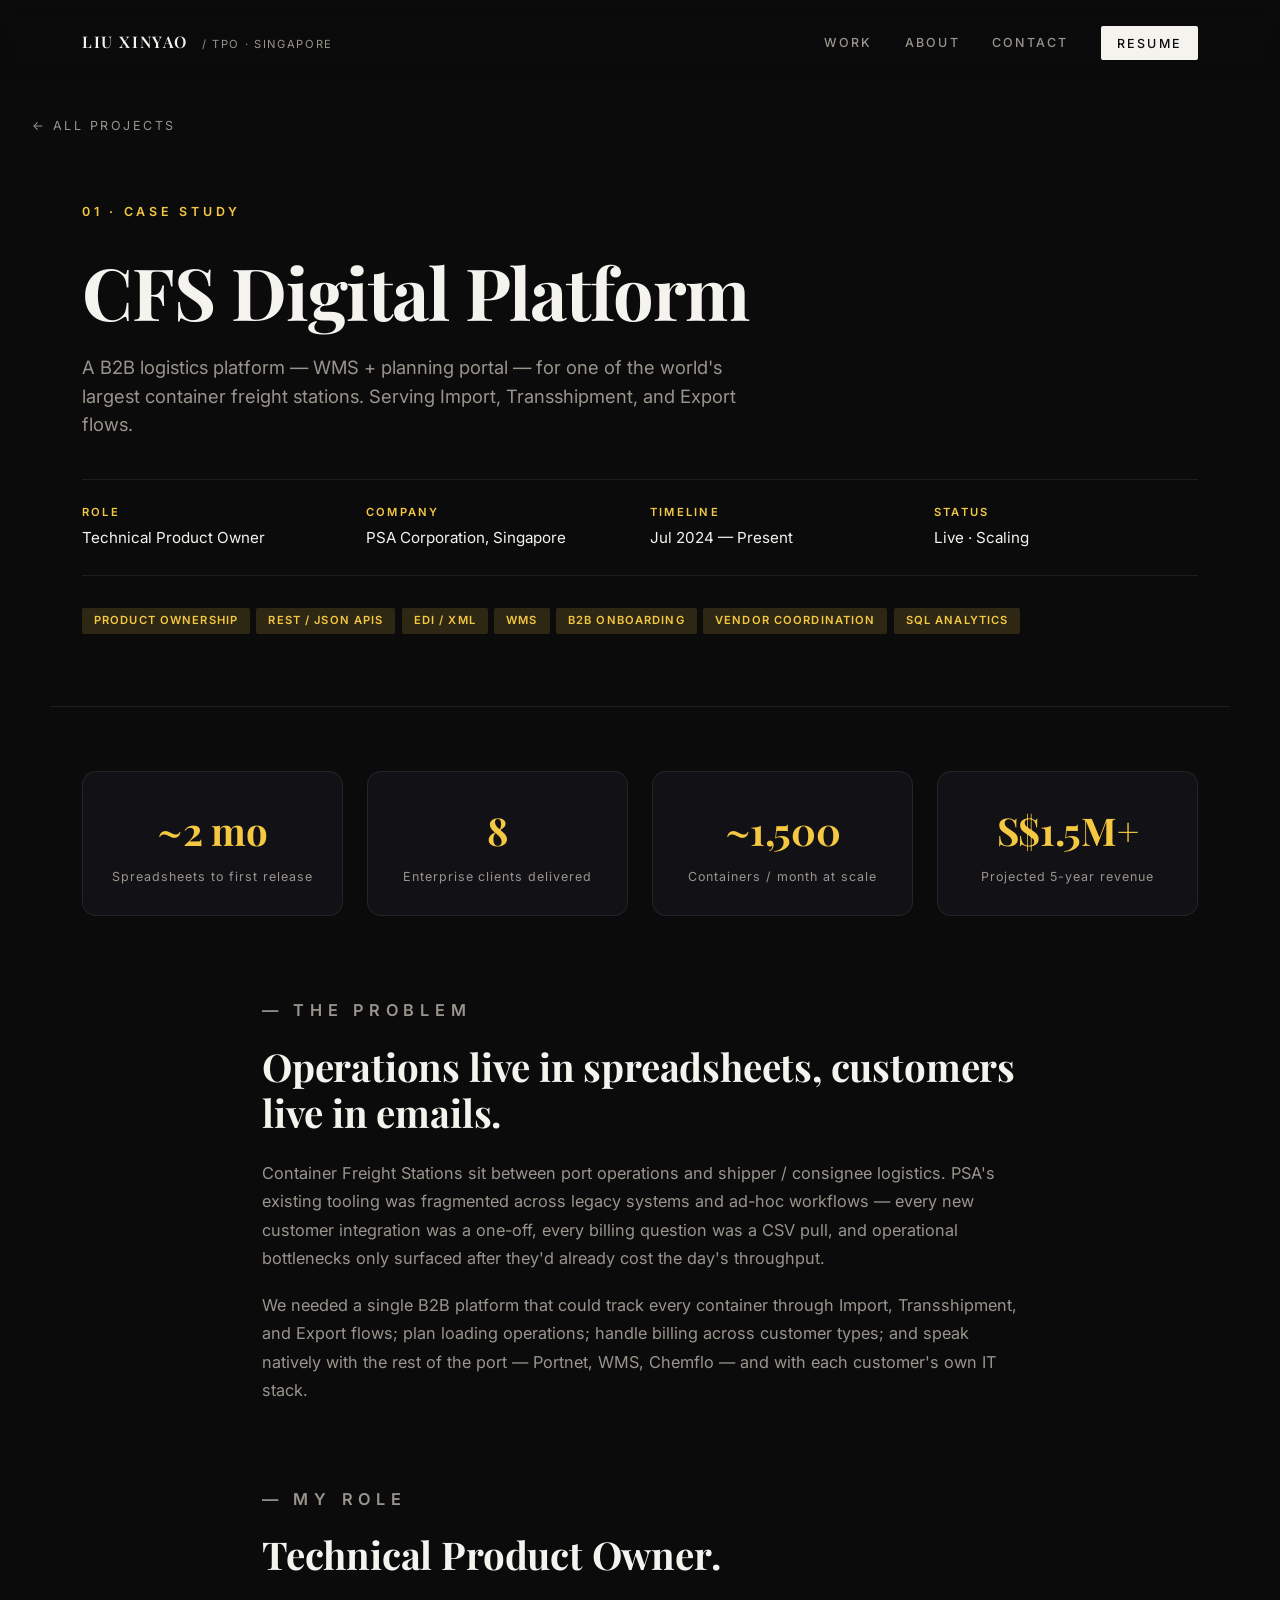
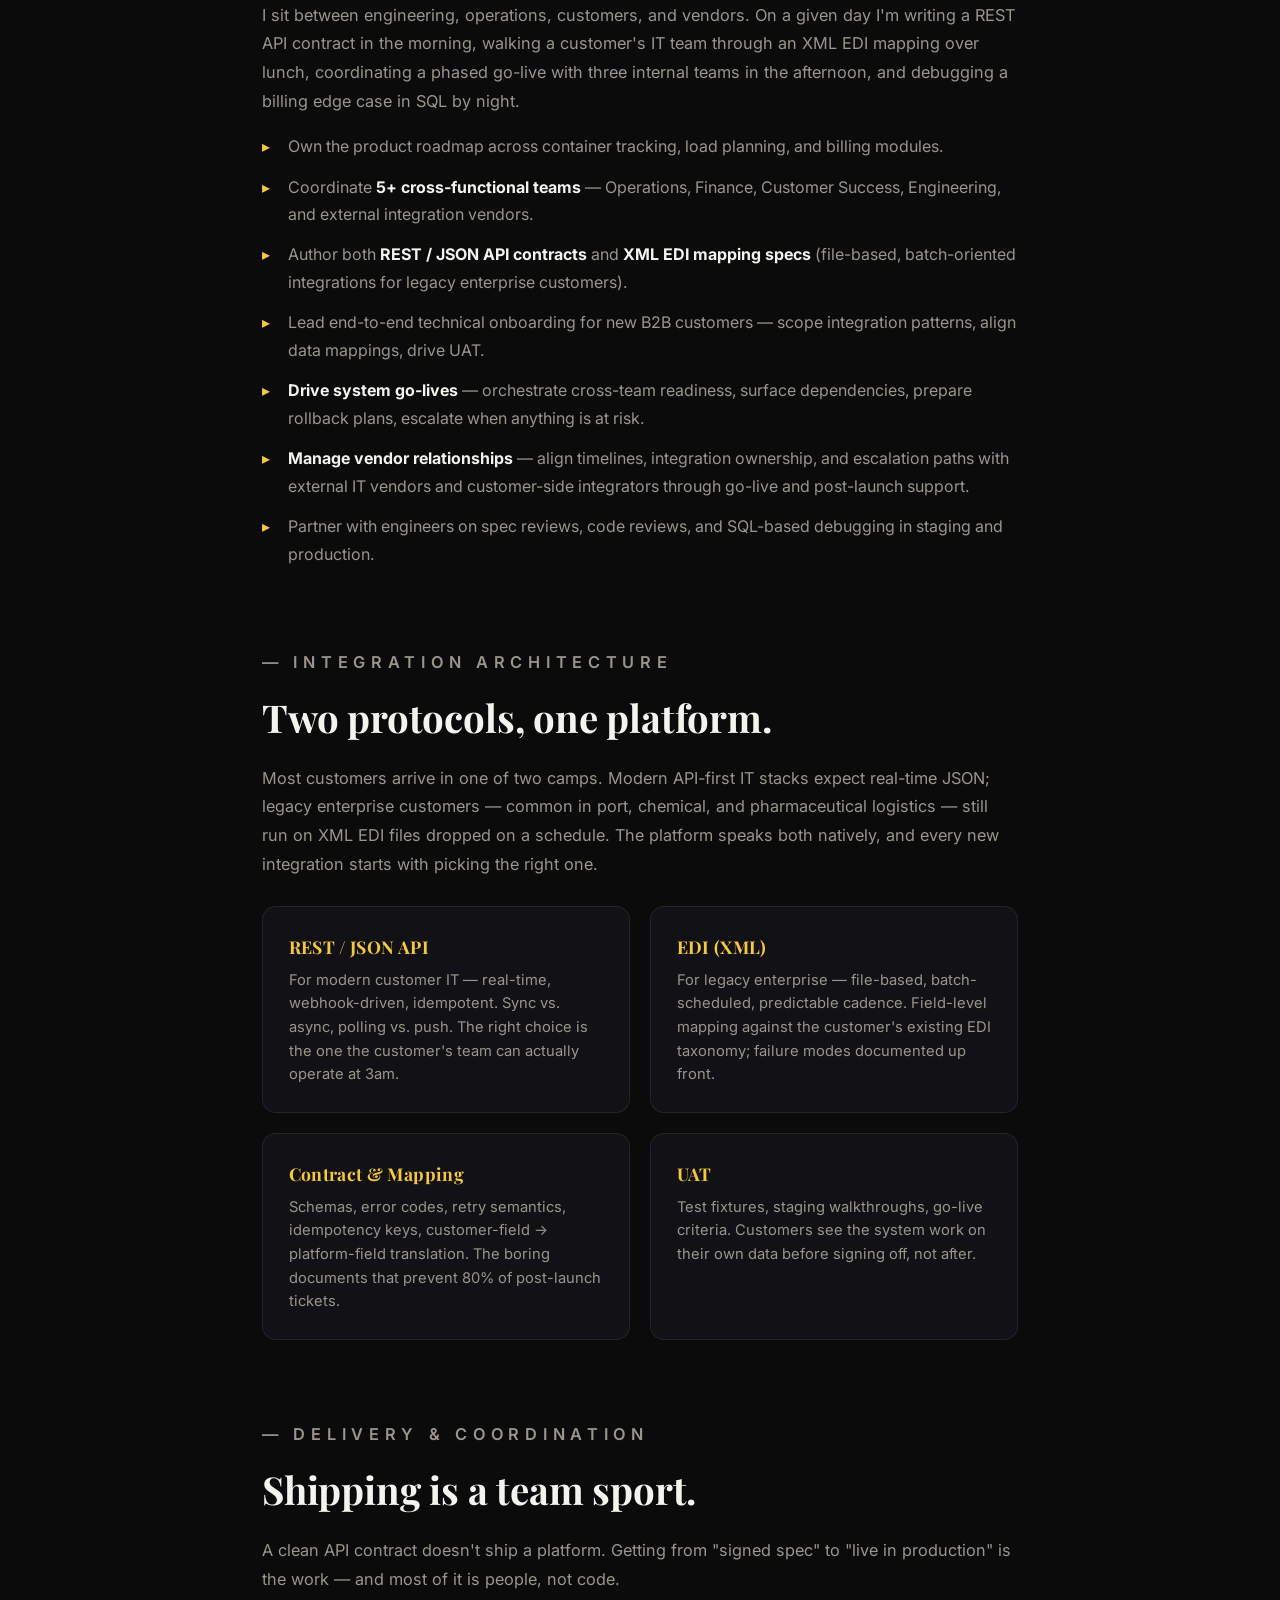
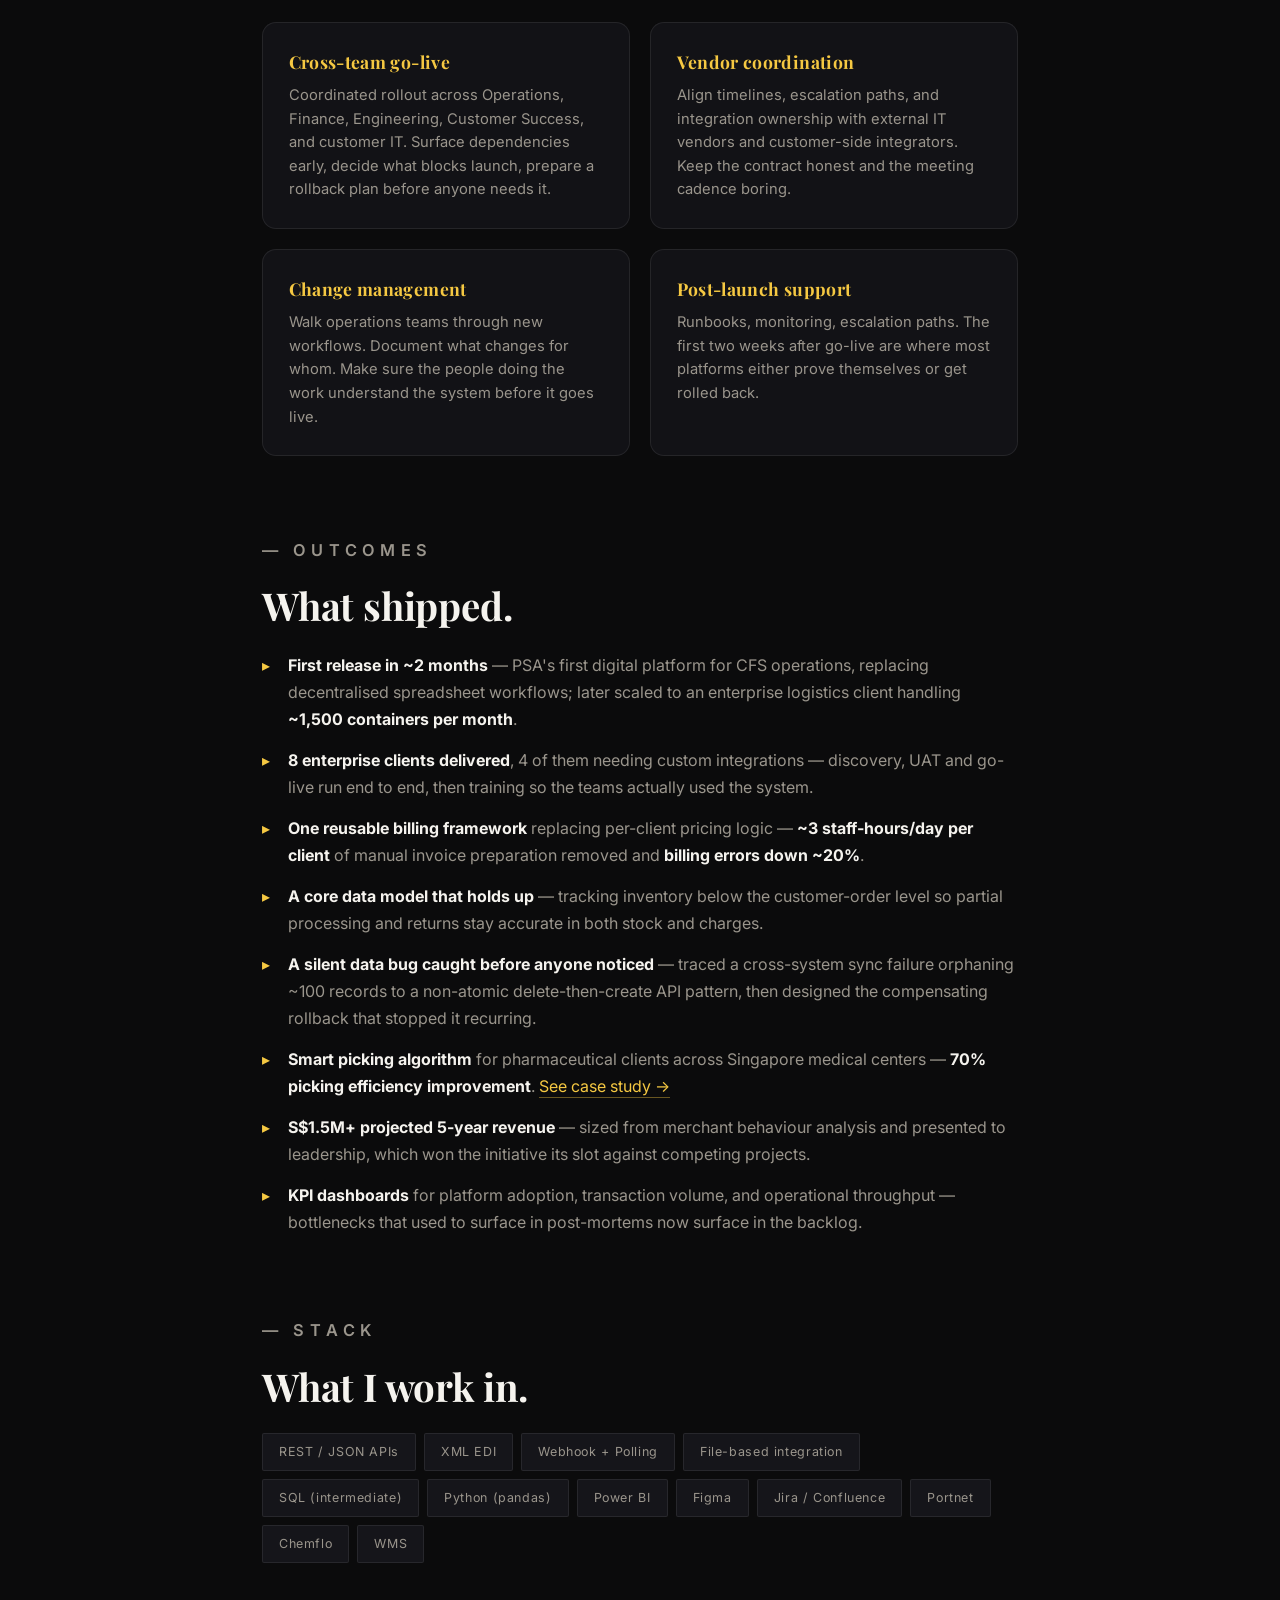
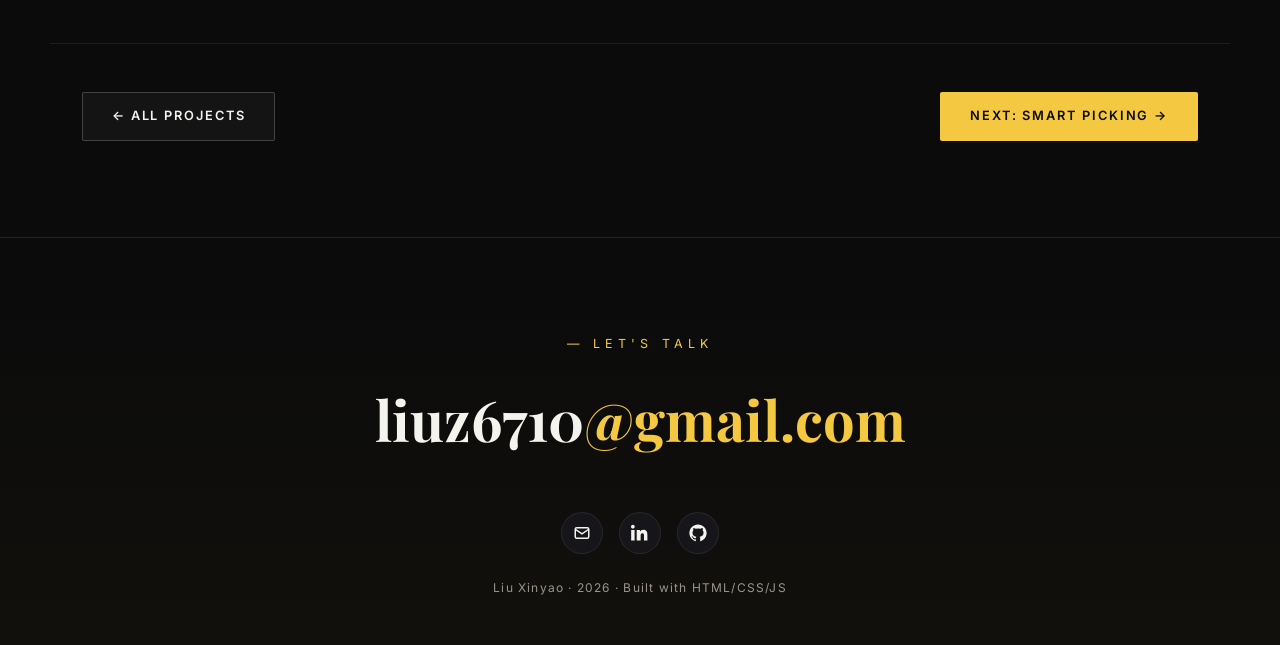
==== commit cecbb68c: "Add real LinkedIn profile link across all pages Co-Authored-By: Claude Opus 5 <noreply@anthropic.com" ====
--- a/projects/cfs.html
+++ b/projects/cfs.html
@@ -246,6 +246,9 @@
         <a href="mailto:liuz6710@gmail.com" aria-label="Email">
           <svg viewBox="0 0 24 24" fill="none" stroke="currentColor" stroke-width="2"><rect x="3" y="5" width="18" height="14" rx="2"/><path d="M3 7l9 6 9-6"/></svg>
         </a>
+        <a href="https://www.linkedin.com/in/xinyao-liu-a52550219/" target="_blank" rel="noopener" aria-label="LinkedIn">
+          <svg viewBox="0 0 24 24" fill="currentColor"><path d="M4.98 3.5C4.98 4.88 3.87 6 2.5 6S0 4.88 0 3.5 1.11 1 2.5 1s2.48 1.12 2.48 2.5zM.22 8h4.56v14H.22V8zm7.4 0h4.37v1.91h.06c.61-1.16 2.1-2.39 4.33-2.39 4.63 0 5.48 3.05 5.48 7.02V22h-4.56v-6.21c0-1.48-.03-3.39-2.06-3.39-2.07 0-2.39 1.62-2.39 3.29V22H7.62V8z"/></svg>
+        </a>
         <a href="https://github.com/liuz6710-boop" target="_blank" rel="noopener" aria-label="GitHub">
           <svg viewBox="0 0 24 24" fill="currentColor"><path d="M12 .5C5.65.5.5 5.65.5 12c0 5.08 3.29 9.39 7.86 10.91.58.11.79-.25.79-.55 0-.27-.01-.99-.02-1.95-3.2.69-3.88-1.54-3.88-1.54-.52-1.33-1.27-1.69-1.27-1.69-1.04-.71.08-.7.08-.7 1.15.08 1.76 1.18 1.76 1.18 1.02 1.76 2.69 1.25 3.35.96.1-.74.4-1.25.72-1.54-2.55-.29-5.24-1.28-5.24-5.69 0-1.26.45-2.28 1.18-3.09-.12-.29-.51-1.46.11-3.04 0 0 .97-.31 3.18 1.18a11 11 0 015.8 0c2.21-1.49 3.18-1.18 3.18-1.18.63 1.58.23 2.75.11 3.04.74.81 1.18 1.83 1.18 3.09 0 4.42-2.69 5.4-5.26 5.69.41.36.78 1.06.78 2.14 0 1.55-.01 2.8-.01 3.18 0 .31.21.67.8.55C20.21 21.38 23.5 17.08 23.5 12 23.5 5.65 18.35.5 12 .5z"/></svg>
         </a>
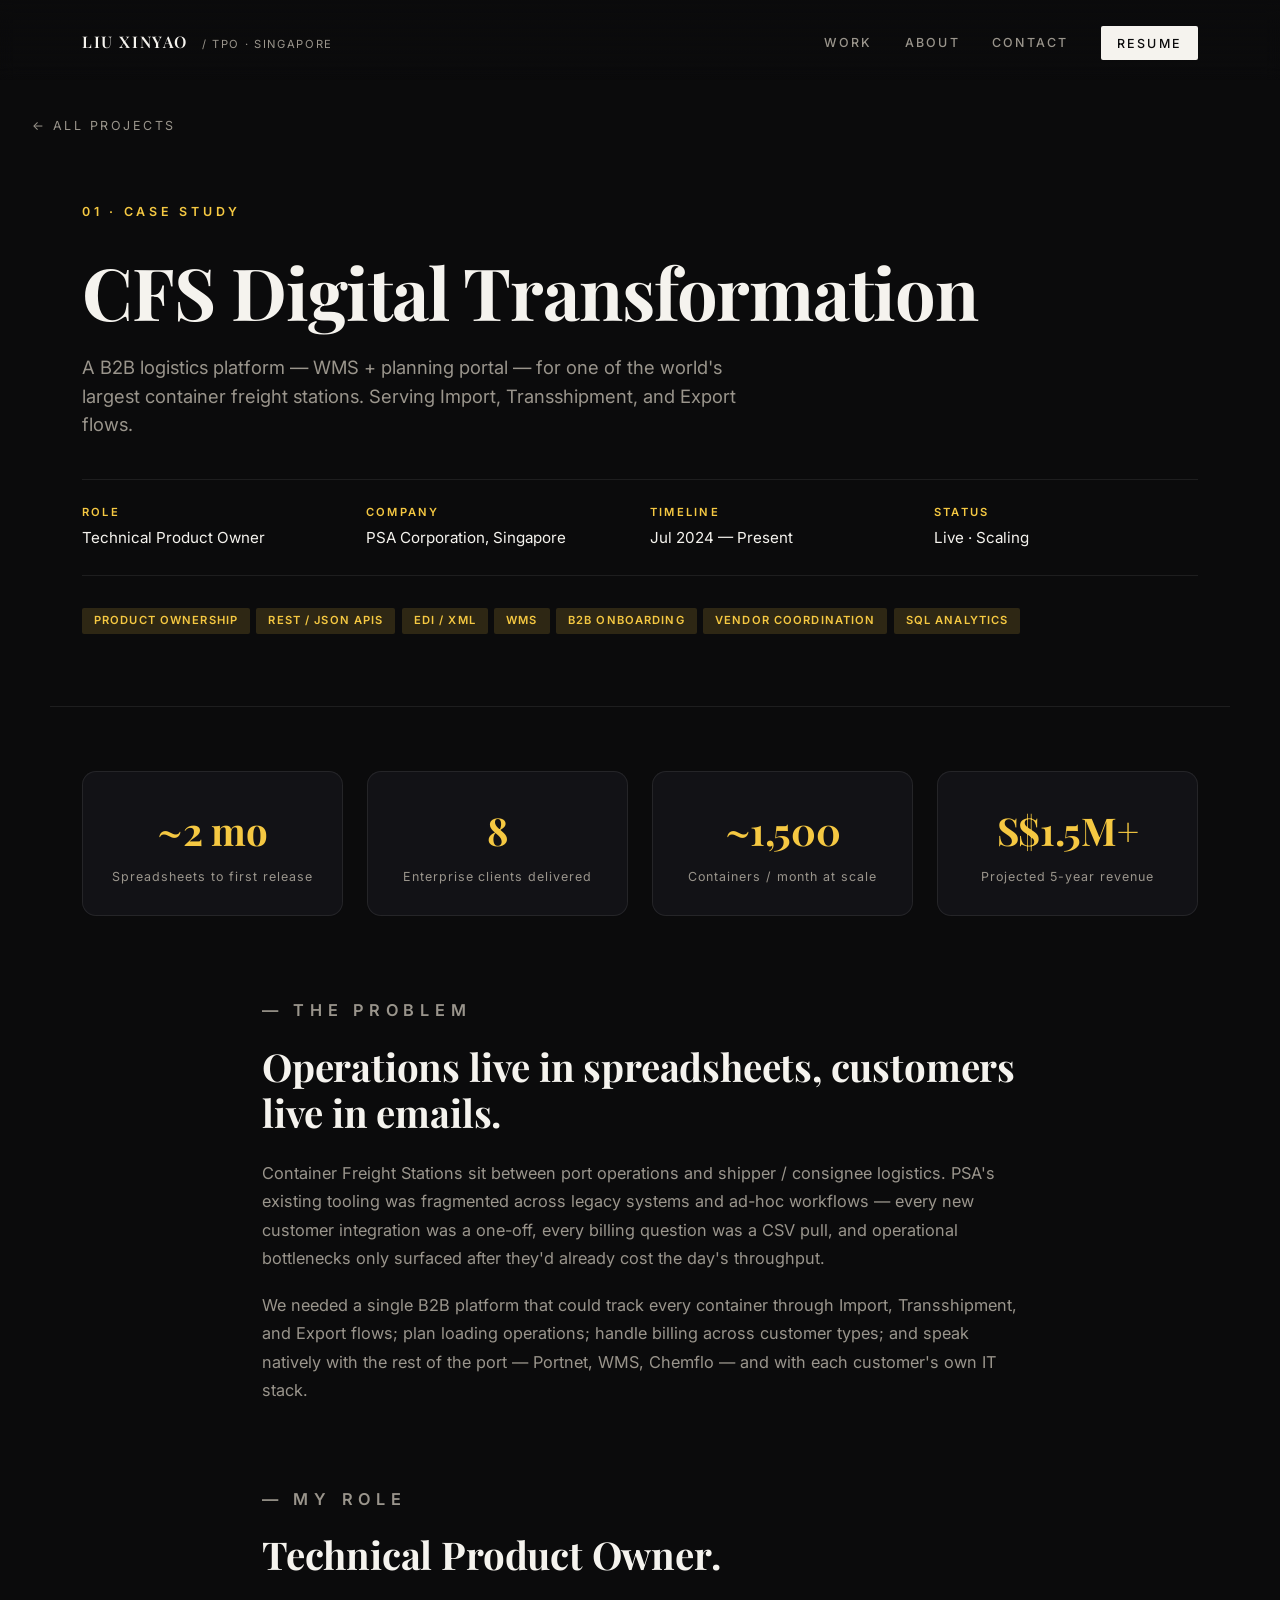
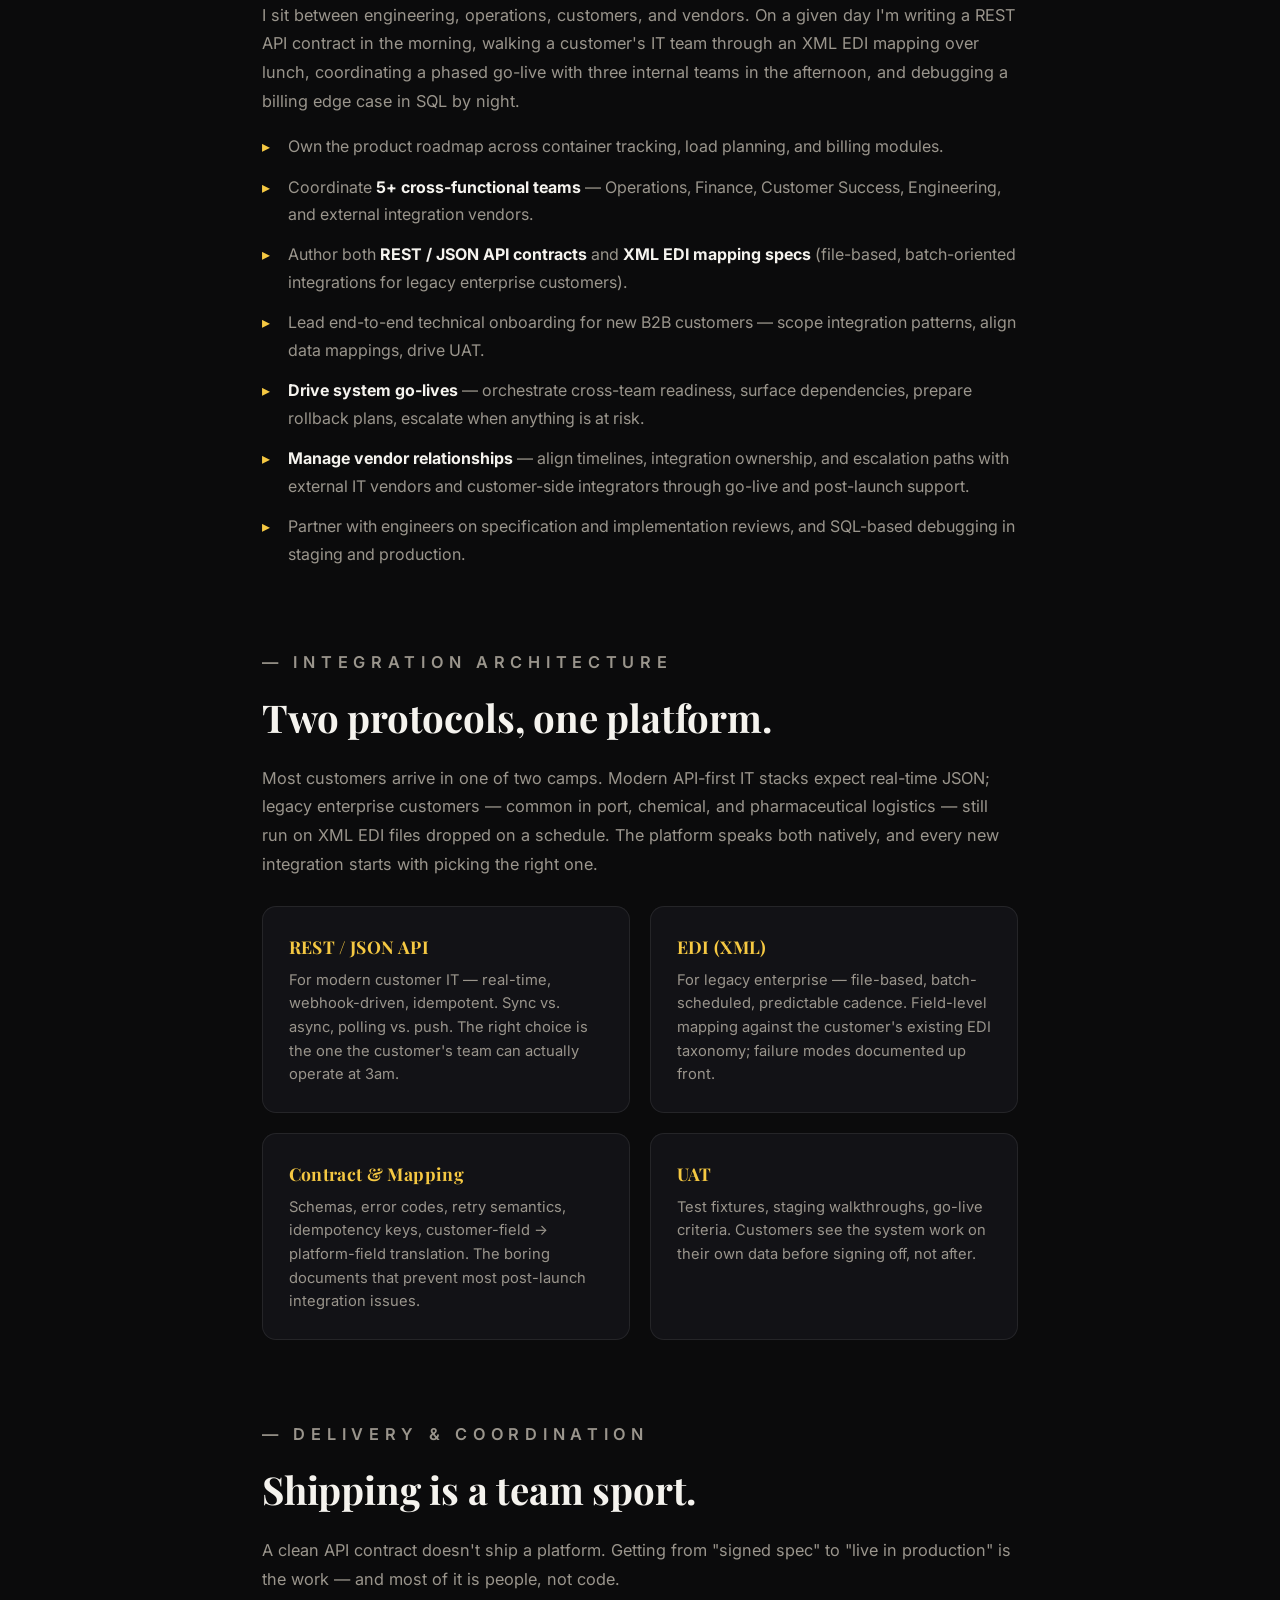
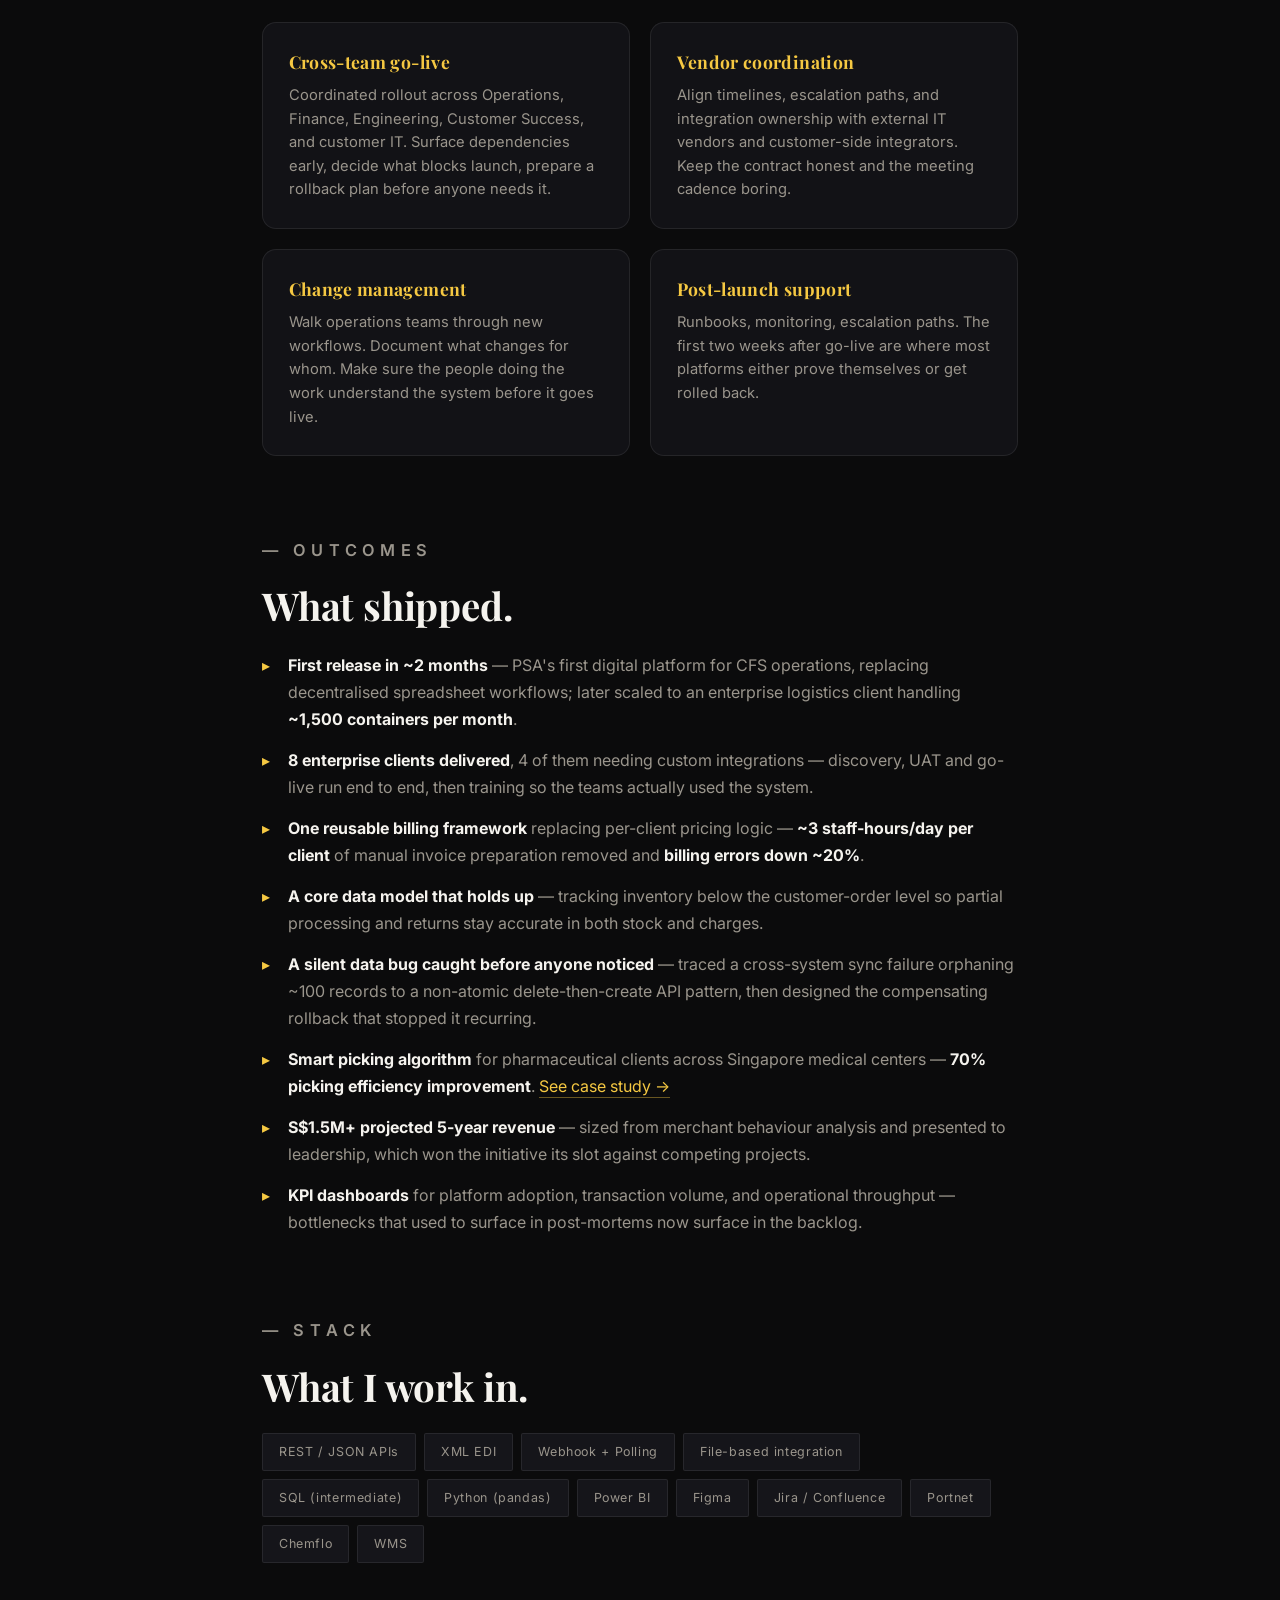
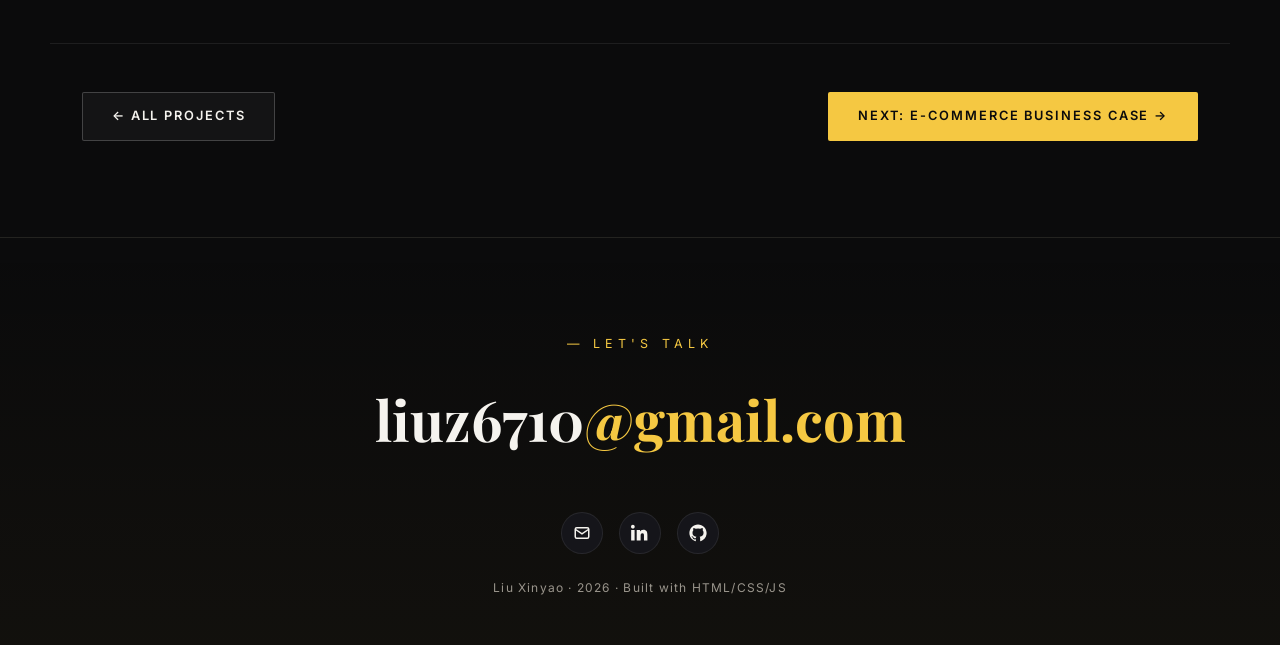
==== commit f925d727: "Reposition site around business & technology transformation - Hero: "I turn complex enterprise opera" ====
--- a/projects/cfs.html
+++ b/projects/cfs.html
@@ -10,7 +10,9 @@
   <link href="https://fonts.googleapis.com/css2?family=Playfair+Display:wght@600;700;900&family=Inter:wght@300;400;500;600;700&display=swap" rel="stylesheet" />
   <link rel="icon" href="../favicon.svg" type="image/svg+xml" />
   <meta property="og:type" content="article" />
-  <meta property="og:image" content="../img/me-hero.jpg" />
+  <meta property="og:image" content="https://liuz6710-boop.github.io/img/me-hero.jpg" />
+  <meta property="og:url" content="https://liuz6710-boop.github.io/projects/cfs.html" />
+  <meta property="og:title" content="CFS Digital Platform — Liu Xinyao" />
   <link rel="stylesheet" href="../styles.css" />
 </head>
 <body>
@@ -49,7 +51,7 @@
     <!-- ========== HERO ========== -->
     <header class="project-hero container">
       <p class="project-num">01 · CASE STUDY</p>
-      <h1 class="project-title">CFS Digital Platform</h1>
+      <h1 class="project-title">CFS Digital Transformation</h1>
       <p class="project-lead">
         A B2B logistics platform — WMS + planning portal — for one of the
         world's largest container freight stations. Serving Import,
@@ -131,7 +133,7 @@
         <li>Lead end-to-end technical onboarding for new B2B customers — scope integration patterns, align data mappings, drive UAT.</li>
         <li><strong>Drive system go-lives</strong> — orchestrate cross-team readiness, surface dependencies, prepare rollback plans, escalate when anything is at risk.</li>
         <li><strong>Manage vendor relationships</strong> — align timelines, integration ownership, and escalation paths with external IT vendors and customer-side integrators through go-live and post-launch support.</li>
-        <li>Partner with engineers on spec reviews, code reviews, and SQL-based debugging in staging and production.</li>
+        <li>Partner with engineers on specification and implementation reviews, and SQL-based debugging in staging and production.</li>
       </ul>
     </section>
 
@@ -157,7 +159,7 @@
         </div>
         <div class="arch-card">
           <h3>Contract &amp; Mapping</h3>
-          <p>Schemas, error codes, retry semantics, idempotency keys, customer-field → platform-field translation. The boring documents that prevent 80% of post-launch tickets.</p>
+          <p>Schemas, error codes, retry semantics, idempotency keys, customer-field → platform-field translation. The boring documents that prevent most post-launch integration issues.</p>
         </div>
         <div class="arch-card">
           <h3>UAT</h3>
@@ -234,7 +236,7 @@
     <!-- ========== Bottom nav ========== -->
     <nav class="project-nav container">
       <a href="../index.html#projects" class="btn btn-ghost">← All Projects</a>
-      <a href="smart-picking.html" class="btn btn-primary">Next: Smart Picking →</a>
+      <a href="ecommerce.html" class="btn btn-primary">Next: E-commerce Business Case →</a>
     </nav>
   </main>
 
--- a/styles.css
+++ b/styles.css
@@ -1100,3 +1100,47 @@
     align-items: stretch;
   }
 }
+
+/* ---------- e-commerce business-case card ---------- */
+.image-ecom { background: linear-gradient(135deg, rgba(20, 20, 26, 0.85), rgba(245, 200, 66, 0.18)); color: #fff8e0; }
+.image-ecom img { object-fit: contain; background: #101014; padding: 6%; }
+
+/* ---------- hero kicker ---------- */
+.intro-kicker {
+  margin-top: 14px;
+  font-style: italic;
+  color: var(--accent);
+  opacity: 0.85;
+}
+
+/* ---------- earlier work (university / internship) ---------- */
+.earlier { padding-top: 0; }
+.earlier-eyebrow {
+  font-size: 12px;
+  letter-spacing: 3px;
+  color: var(--text-muted);
+  margin-bottom: 22px;
+  text-transform: uppercase;
+}
+.earlier-grid {
+  display: grid;
+  grid-template-columns: repeat(auto-fit, minmax(320px, 1fr));
+  gap: 20px;
+}
+.earlier-card {
+  display: block;
+  background: var(--surface);
+  border: 1px solid var(--border);
+  border-radius: var(--radius);
+  overflow: hidden;
+  text-decoration: none;
+  color: inherit;
+  transition: transform 0.4s var(--spring), border-color 0.3s ease;
+}
+.earlier-card:hover { transform: translateY(-4px); border-color: rgba(245, 200, 66, 0.4); }
+.earlier-card img { width: 100%; height: 180px; object-fit: cover; display: block; opacity: 0.85; }
+.earlier-card:hover img { opacity: 1; }
+.earlier-body { padding: 20px 22px 24px; }
+.earlier-body h3 { font-family: "Playfair Display", serif; font-size: 22px; margin: 0 0 4px; }
+.earlier-meta { font-size: 12px; letter-spacing: 1px; color: var(--accent); margin: 0 0 12px; text-transform: uppercase; }
+.earlier-body p { font-size: 14px; color: var(--text-muted); line-height: 1.7; margin: 0 0 14px; }
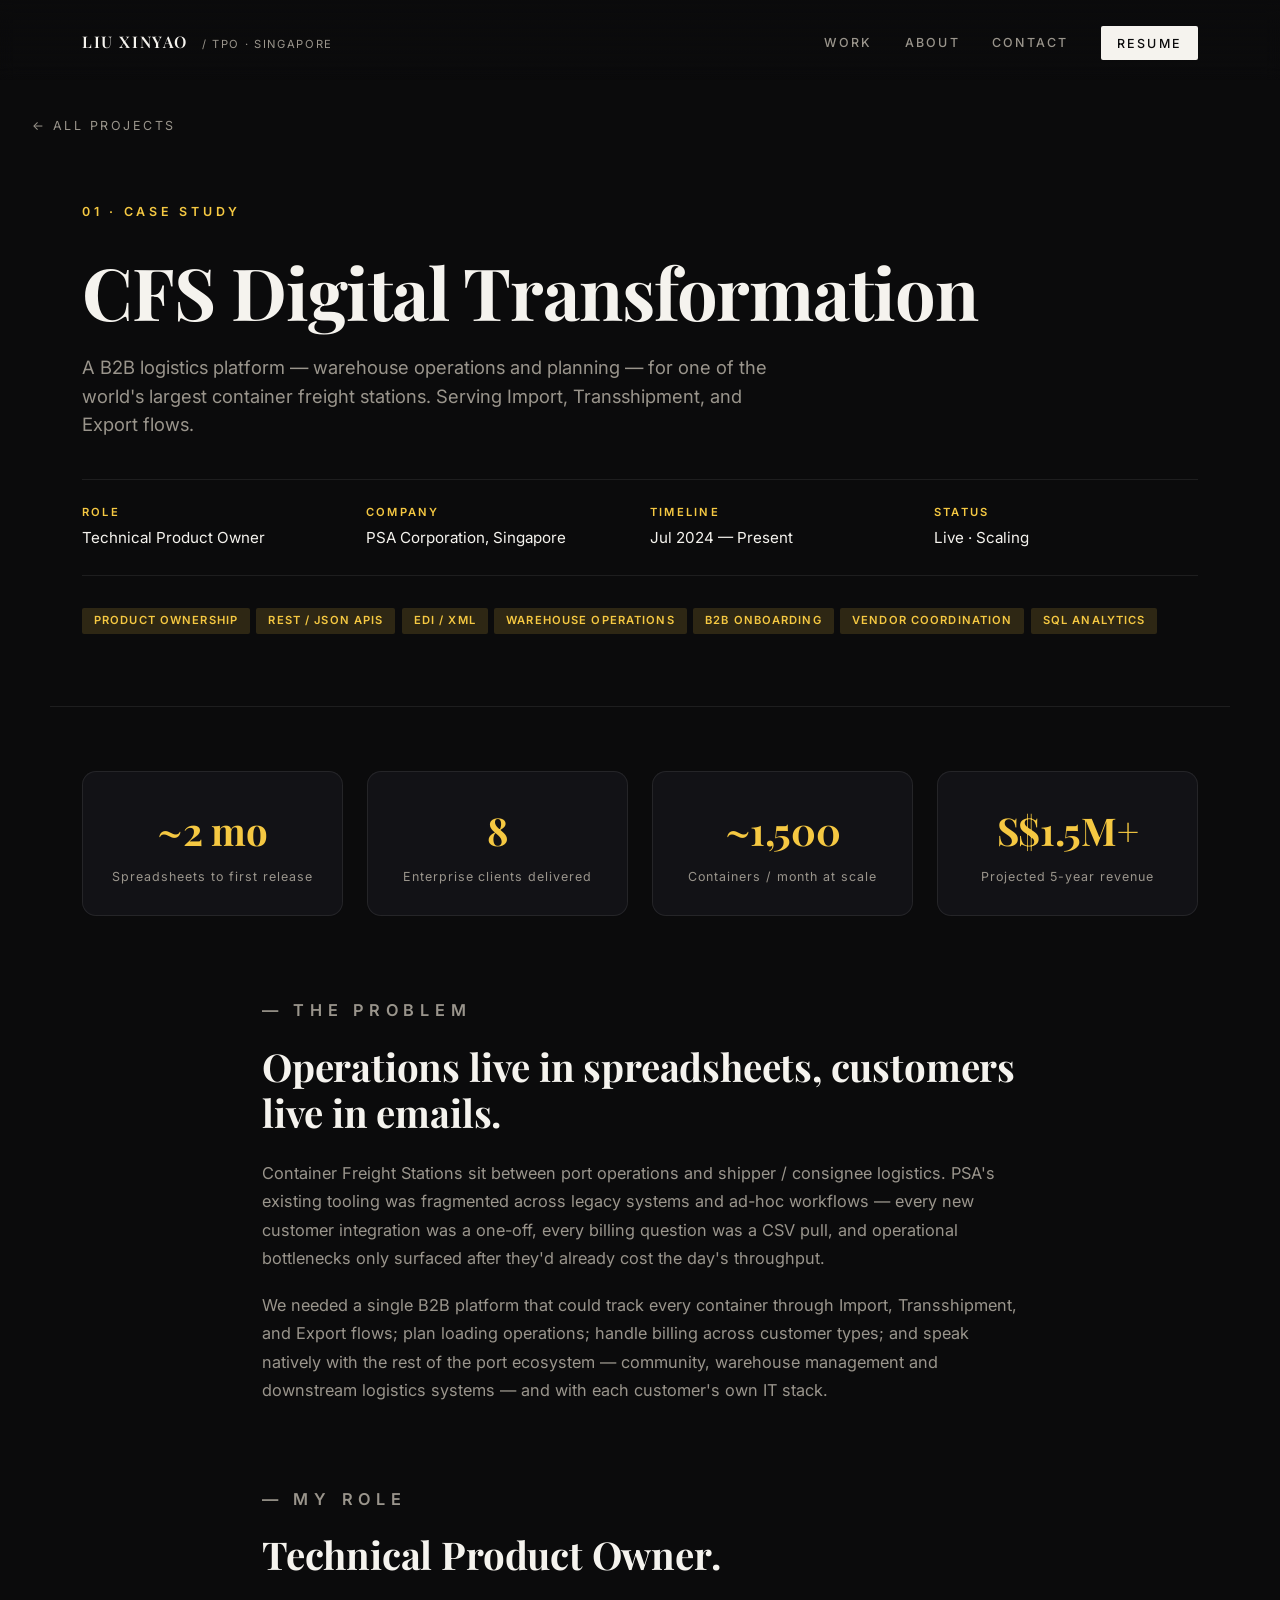
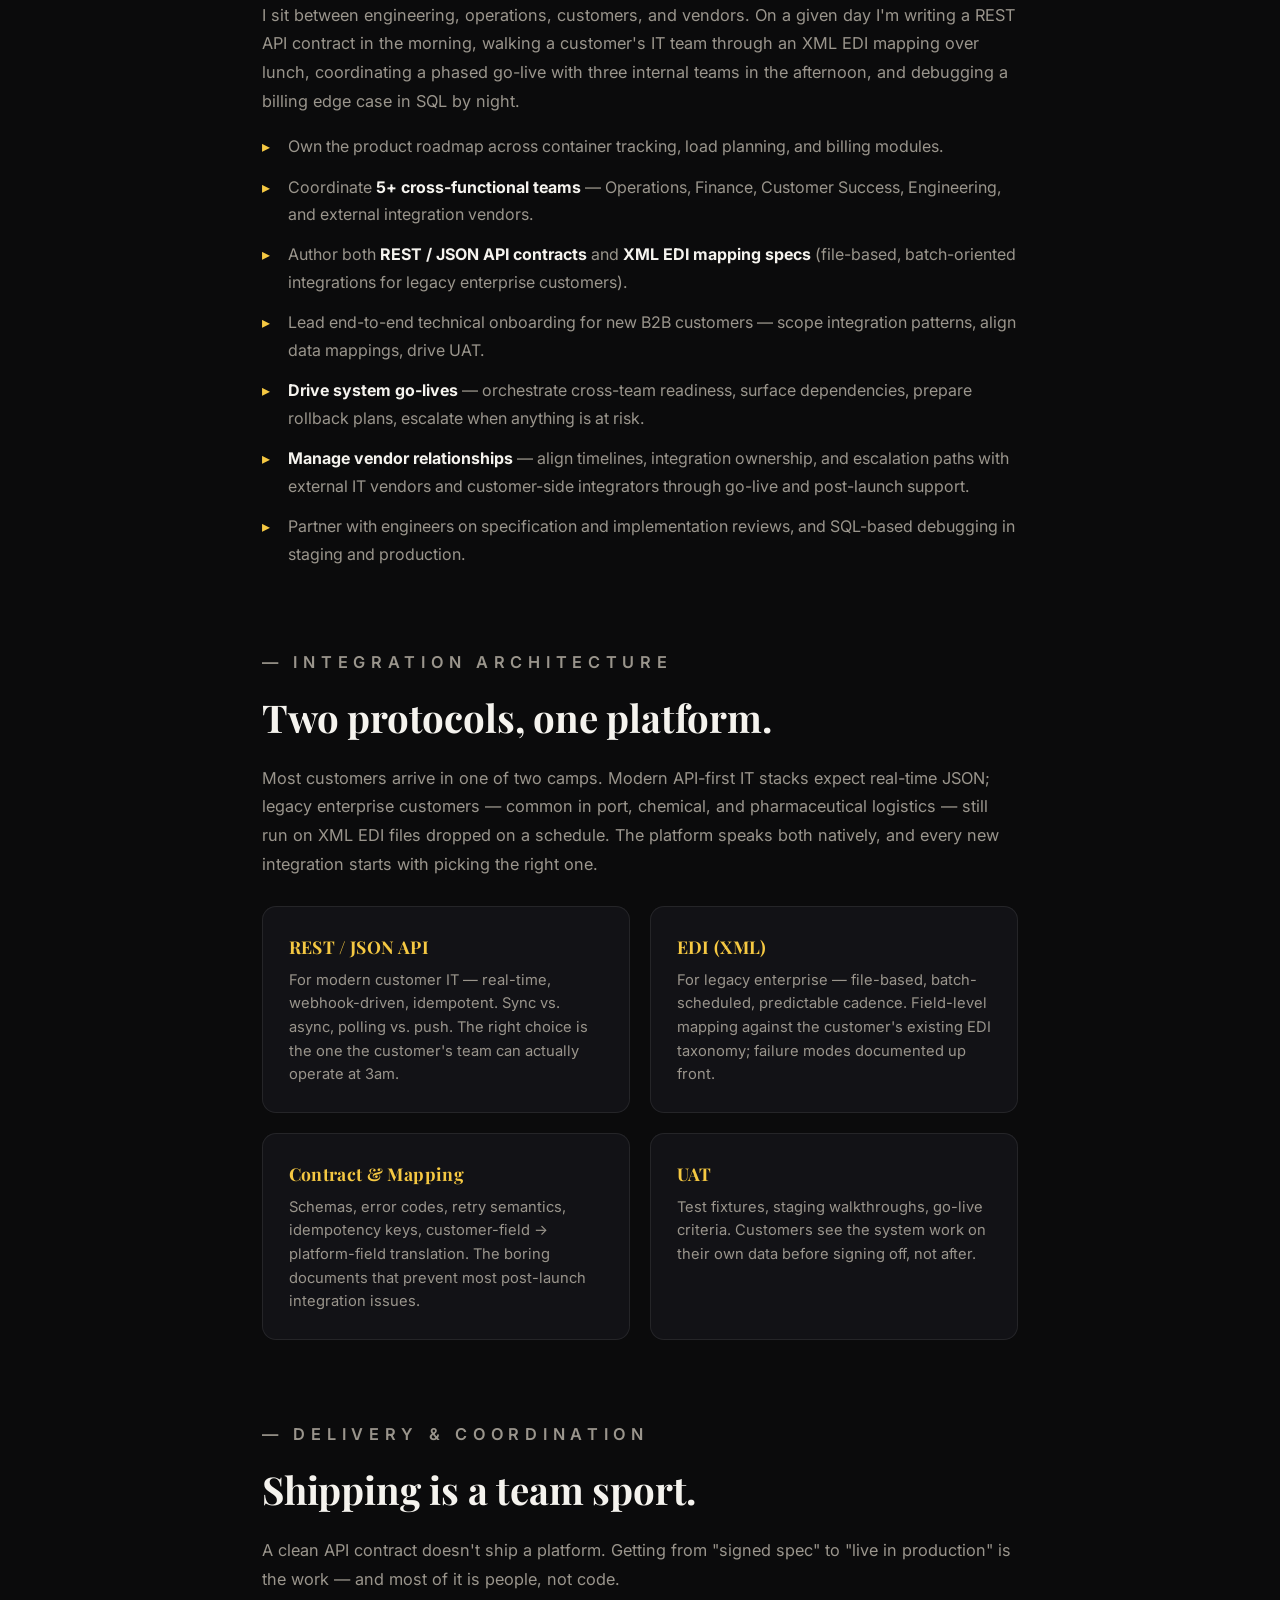
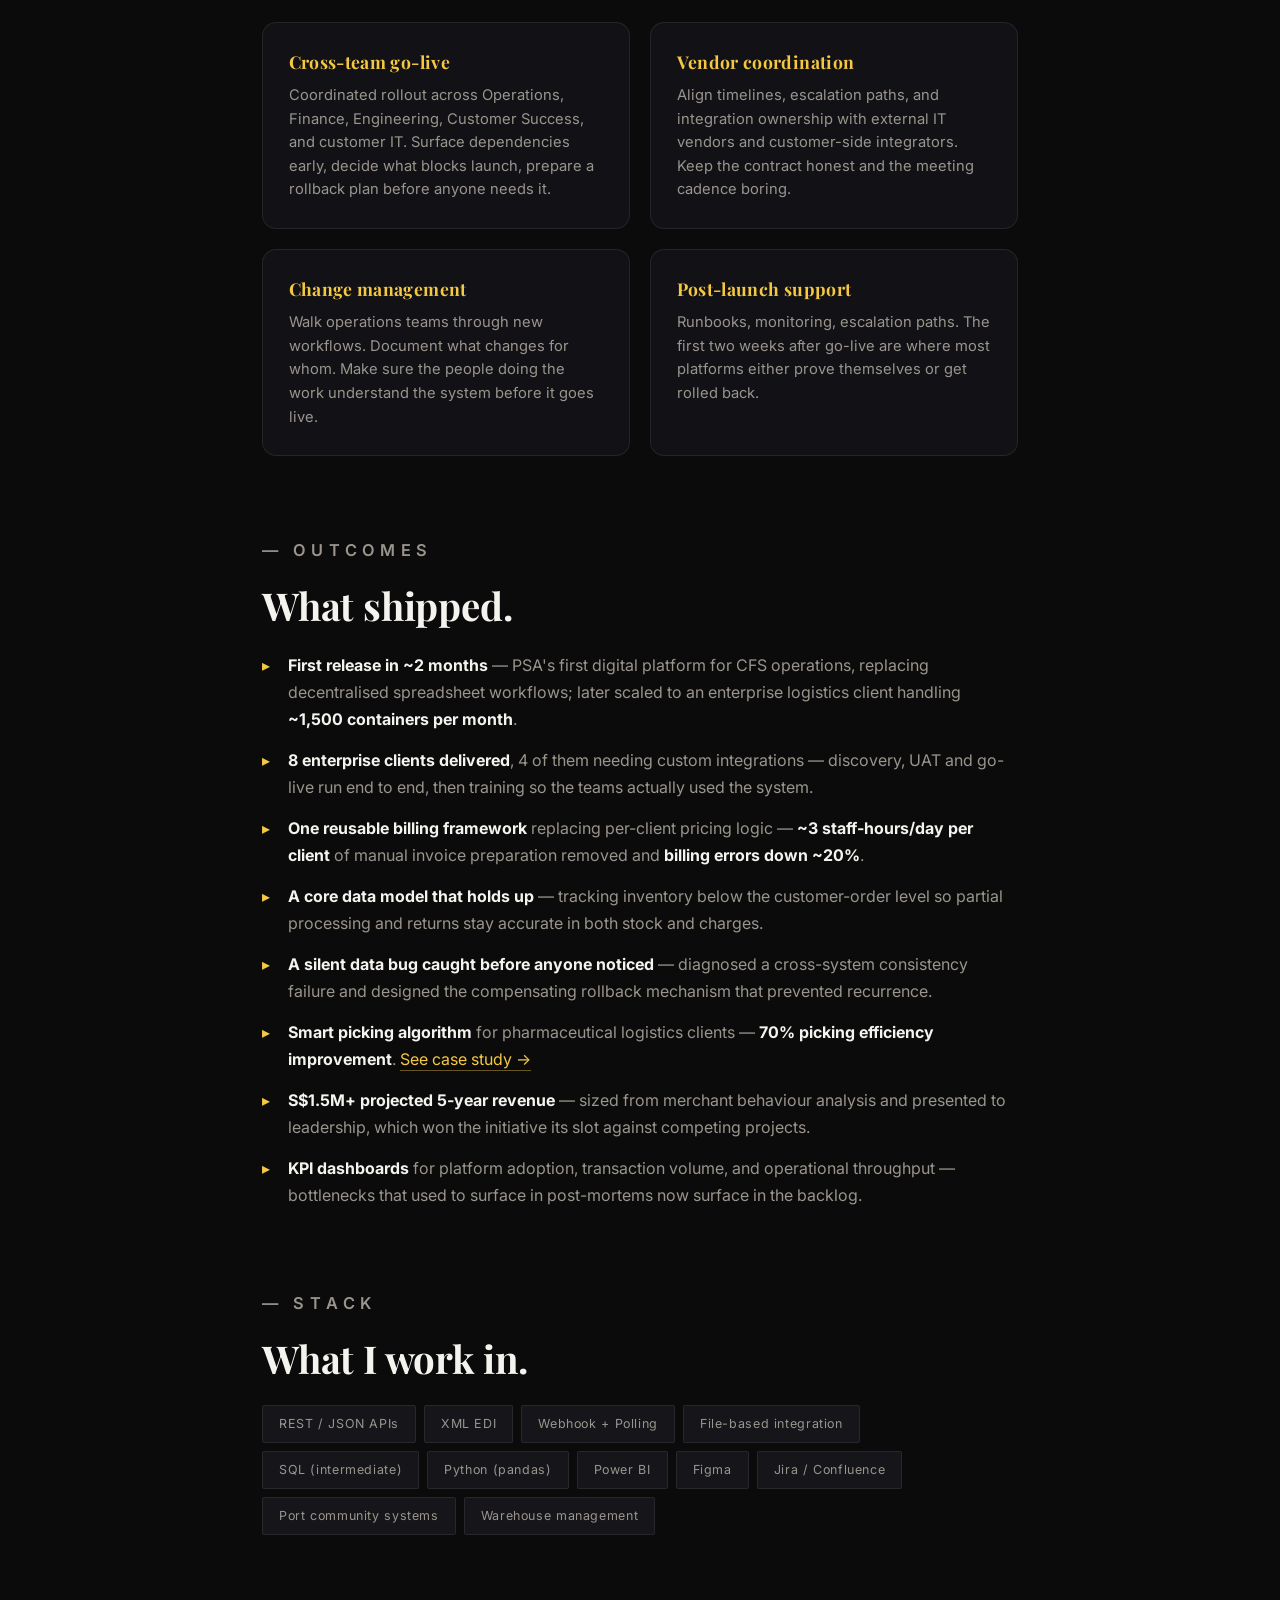
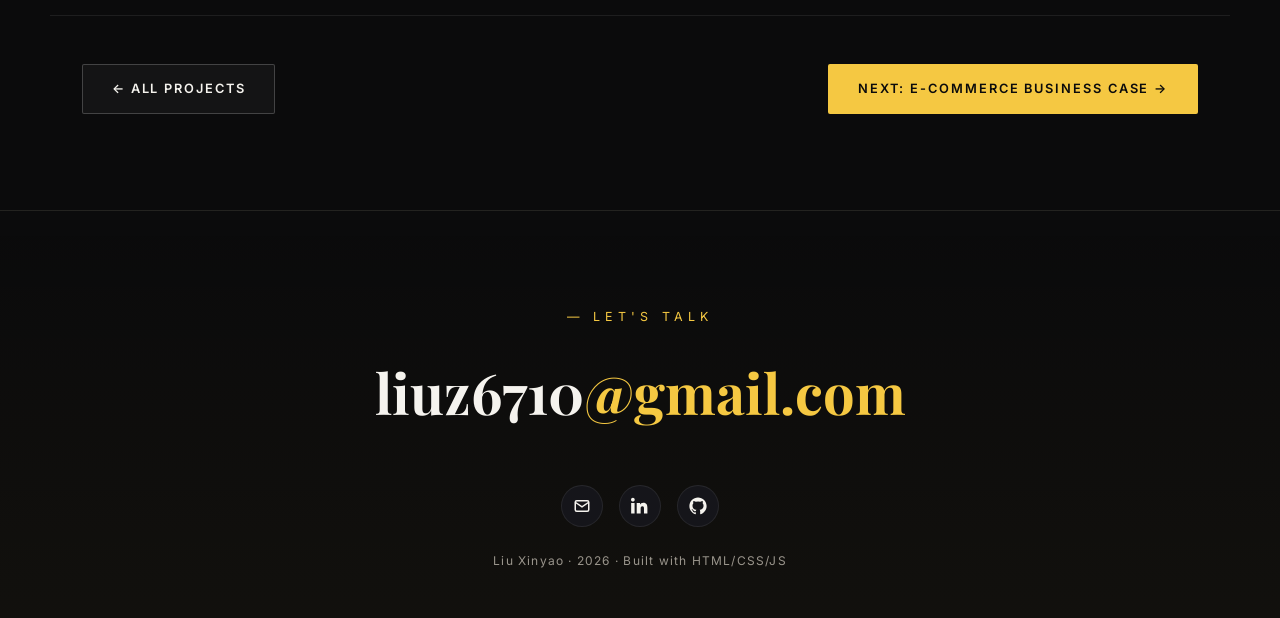
==== commit 36d2b147: "Confidentiality pass and About repositioning Abstract internal detail on a public site — show decisi" ====
--- a/projects/cfs.html
+++ b/projects/cfs.html
@@ -4,7 +4,7 @@
   <meta charset="UTF-8" />
   <meta name="viewport" content="width=device-width, initial-scale=1.0" />
   <title>CFS Digital Platform — Liu Xinyao</title>
-  <meta name="description" content="Technical Product Ownership of PSA's Container Freight Station digital platform: WMS + planning portal, REST API integrations, B2B customer onboarding." />
+  <meta name="description" content="Technical Product Ownership of an enterprise Container Freight Station platform: warehouse operations and planning, API and EDI integration, B2B customer onboarding." />
   <link rel="preconnect" href="https://fonts.googleapis.com" />
   <link rel="preconnect" href="https://fonts.gstatic.com" crossorigin />
   <link href="https://fonts.googleapis.com/css2?family=Playfair+Display:wght@600;700;900&family=Inter:wght@300;400;500;600;700&display=swap" rel="stylesheet" />
@@ -53,7 +53,7 @@
       <p class="project-num">01 · CASE STUDY</p>
       <h1 class="project-title">CFS Digital Transformation</h1>
       <p class="project-lead">
-        A B2B logistics platform — WMS + planning portal — for one of the
+        A B2B logistics platform — warehouse operations and planning — for one of the
         world's largest container freight stations. Serving Import,
         Transshipment, and Export flows.
       </p>
@@ -67,7 +67,7 @@
         <span class="tag">Product Ownership</span>
         <span class="tag">REST / JSON APIs</span>
         <span class="tag">EDI / XML</span>
-        <span class="tag">WMS</span>
+        <span class="tag">Warehouse Operations</span>
         <span class="tag">B2B Onboarding</span>
         <span class="tag">Vendor Coordination</span>
         <span class="tag">SQL Analytics</span>
@@ -110,7 +110,7 @@
         We needed a single B2B platform that could track every container
         through Import, Transshipment, and Export flows; plan loading
         operations; handle billing across customer types; and speak natively
-        with the rest of the port — Portnet, WMS, Chemflo — and with each
+        with the rest of the port ecosystem — community, warehouse management and downstream logistics systems — and with each
         customer's own IT stack.
       </p>
     </section>
@@ -206,8 +206,8 @@
         <li><strong>8 enterprise clients delivered</strong>, 4 of them needing custom integrations — discovery, UAT and go-live run end to end, then training so the teams actually used the system.</li>
         <li><strong>One reusable billing framework</strong> replacing per-client pricing logic — <strong>~3 staff-hours/day per client</strong> of manual invoice preparation removed and <strong>billing errors down ~20%</strong>.</li>
         <li><strong>A core data model that holds up</strong> — tracking inventory below the customer-order level so partial processing and returns stay accurate in both stock and charges.</li>
-        <li><strong>A silent data bug caught before anyone noticed</strong> — traced a cross-system sync failure orphaning ~100 records to a non-atomic delete-then-create API pattern, then designed the compensating rollback that stopped it recurring.</li>
-        <li><strong>Smart picking algorithm</strong> for pharmaceutical clients across Singapore medical centers — <strong>70% picking efficiency improvement</strong>. <a href="smart-picking.html" class="inline-link">See case study →</a></li>
+        <li><strong>A silent data bug caught before anyone noticed</strong> — diagnosed a cross-system consistency failure and designed the compensating rollback mechanism that prevented recurrence.</li>
+        <li><strong>Smart picking algorithm</strong> for pharmaceutical logistics clients — <strong>70% picking efficiency improvement</strong>. <a href="smart-picking.html" class="inline-link">See case study →</a></li>
         <li><strong>S$1.5M+ projected 5-year revenue</strong> — sized from merchant behaviour analysis and presented to leadership, which won the initiative its slot against competing projects.</li>
         <li><strong>KPI dashboards</strong> for platform adoption, transaction volume, and operational throughput — bottlenecks that used to surface in post-mortems now surface in the backlog.</li>
       </ul>
@@ -227,9 +227,8 @@
         <li>Power BI</li>
         <li>Figma</li>
         <li>Jira / Confluence</li>
-        <li>Portnet</li>
-        <li>Chemflo</li>
-        <li>WMS</li>
+        <li>Port community systems</li>
+        <li>Warehouse management</li>
       </ul>
     </section>
 
--- a/styles.css
+++ b/styles.css
@@ -1144,3 +1144,15 @@
 .earlier-body h3 { font-family: "Playfair Display", serif; font-size: 22px; margin: 0 0 4px; }
 .earlier-meta { font-size: 12px; letter-spacing: 1px; color: var(--accent); margin: 0 0 12px; text-transform: uppercase; }
 .earlier-body p { font-size: 14px; color: var(--text-muted); line-height: 1.7; margin: 0 0 14px; }
+
+/* ---------- hero capability strip ---------- */
+.capability-strip {
+  margin: 26px 0 0;
+  padding-top: 18px;
+  border-top: 1px solid var(--border);
+  font-size: 12.5px;
+  letter-spacing: 1.4px;
+  text-transform: uppercase;
+  color: var(--text-muted);
+  max-width: 560px;
+}
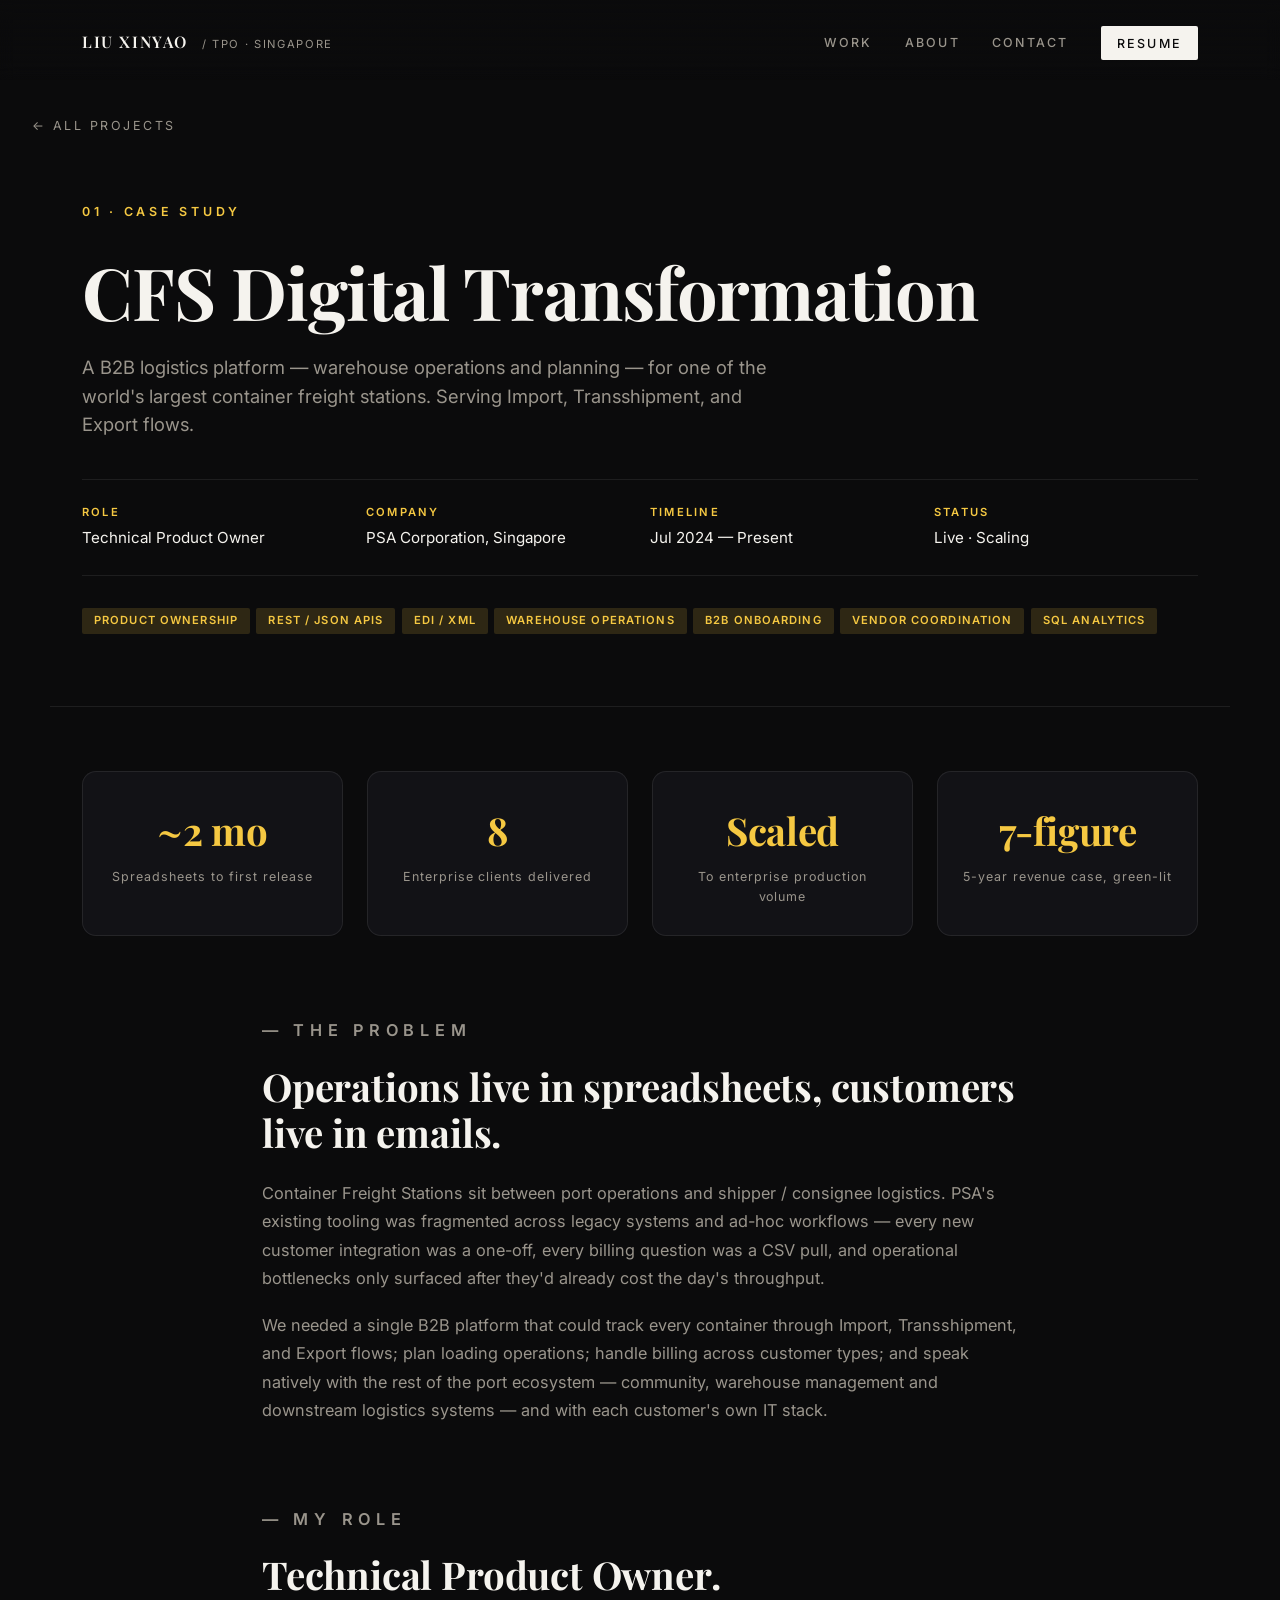
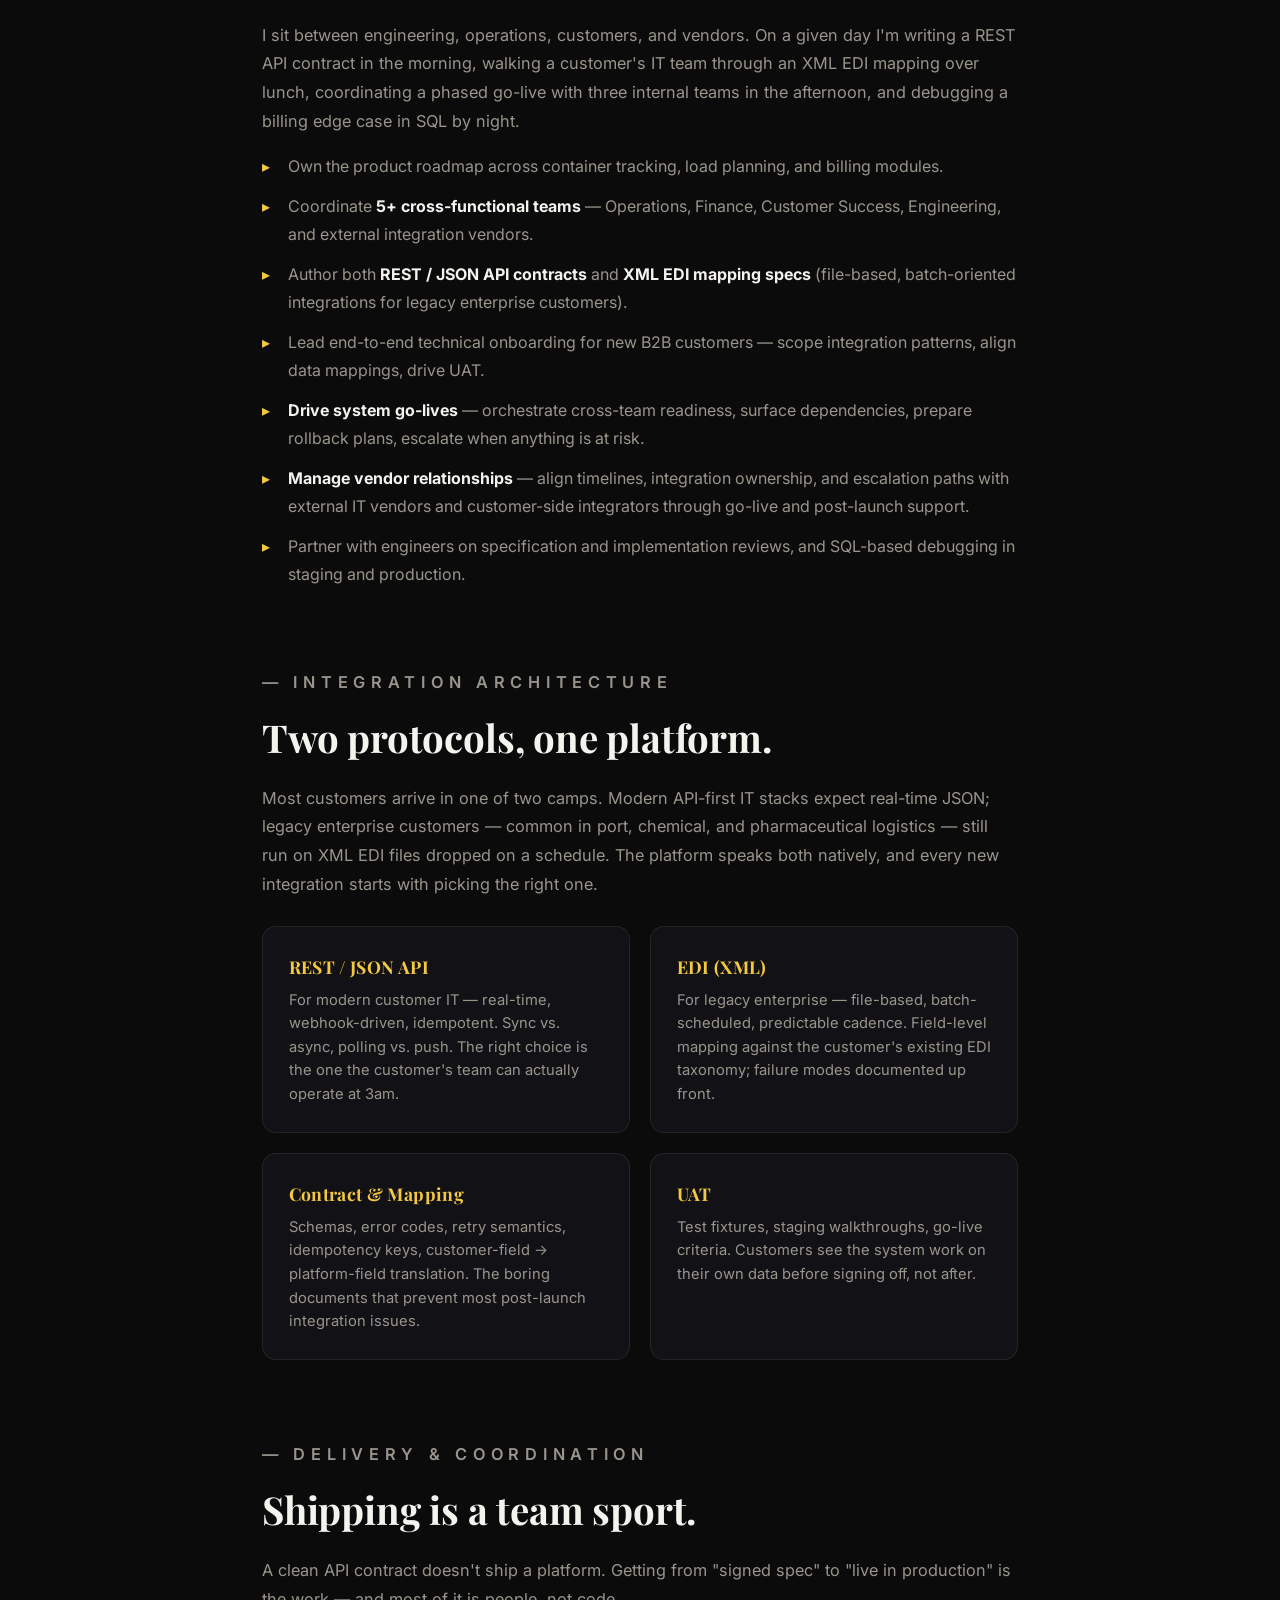
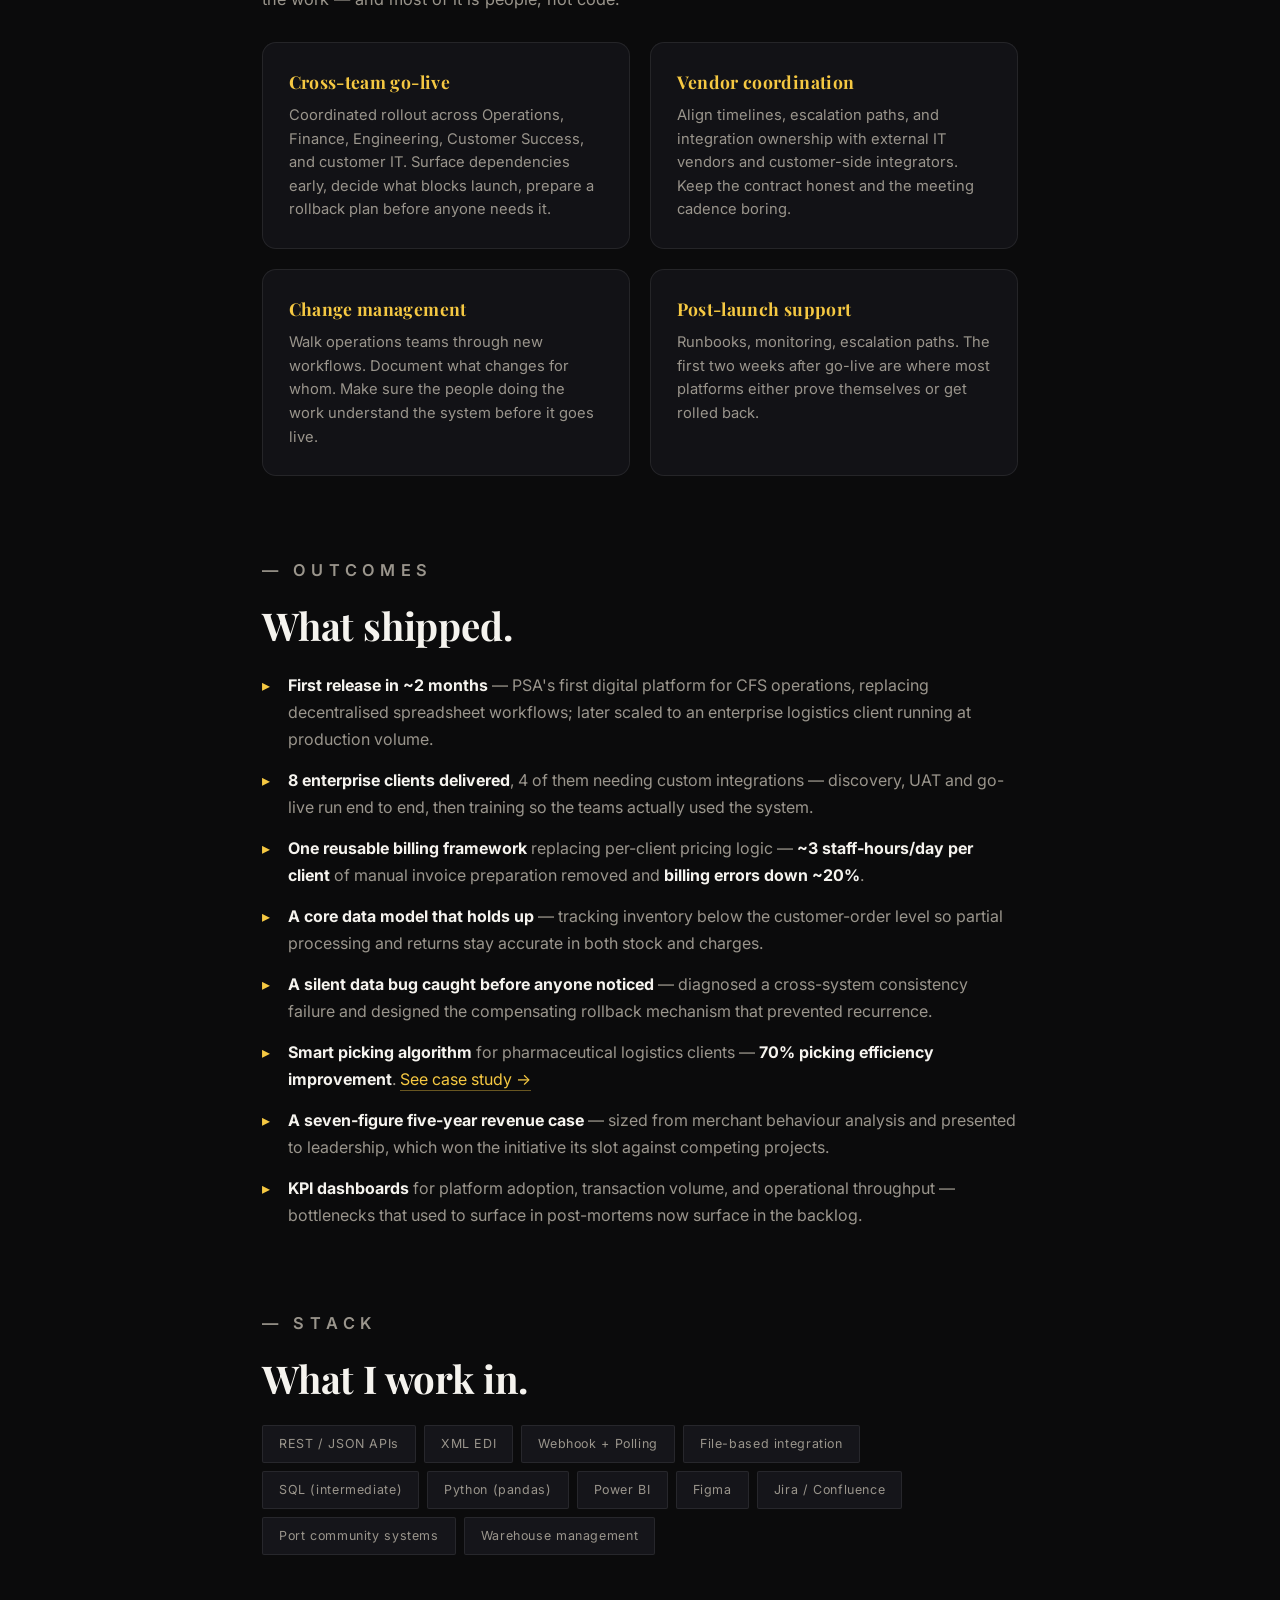
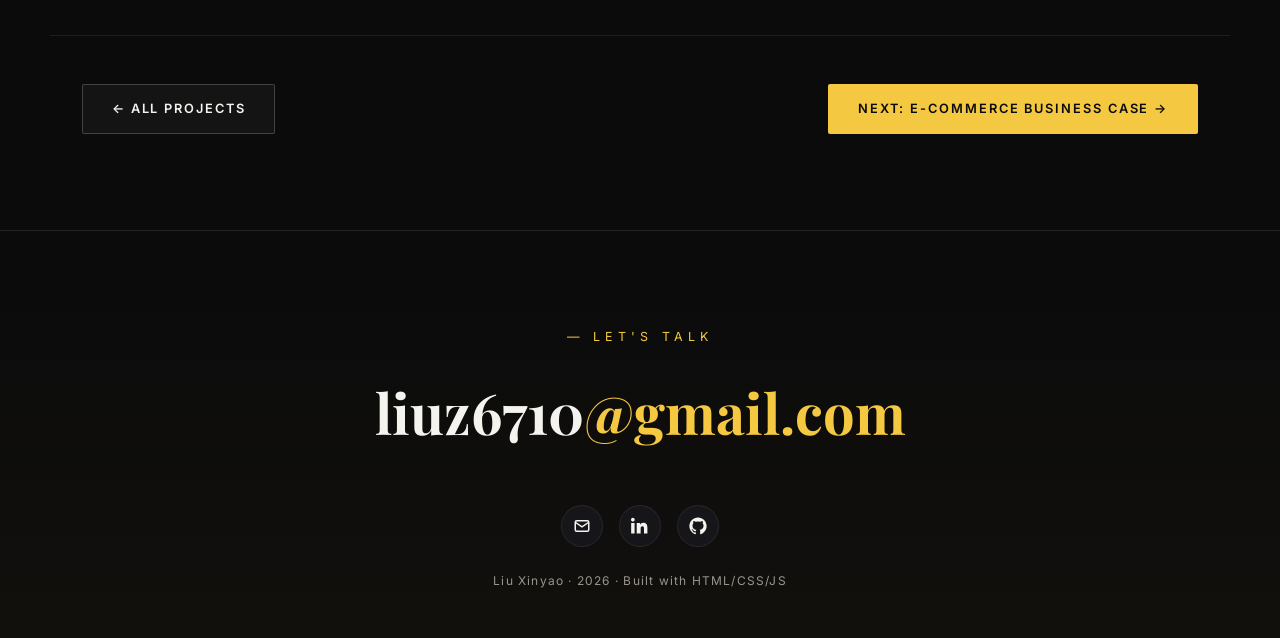
==== commit 98668f2e: "Abstract the internal revenue projection and client volume figures Public portfolio keeps the decisi" ====
--- a/projects/cfs.html
+++ b/projects/cfs.html
@@ -85,12 +85,12 @@
         <p class="stat-label">Enterprise clients delivered</p>
       </div>
       <div class="stat">
-        <p class="stat-num">~1,500</p>
-        <p class="stat-label">Containers / month at scale</p>
-      </div>
-      <div class="stat">
-        <p class="stat-num">S$1.5M+</p>
-        <p class="stat-label">Projected 5-year revenue</p>
+        <p class="stat-num">Scaled</p>
+        <p class="stat-label">To enterprise production volume</p>
+      </div>
+      <div class="stat">
+        <p class="stat-num">7-figure</p>
+        <p class="stat-label">5-year revenue case, green-lit</p>
       </div>
     </section>
 
@@ -202,13 +202,13 @@
       <p class="detail-eyebrow">— OUTCOMES</p>
       <h2>What shipped.</h2>
       <ul class="bullet-list">
-        <li><strong>First release in ~2 months</strong> — PSA's first digital platform for CFS operations, replacing decentralised spreadsheet workflows; later scaled to an enterprise logistics client handling <strong>~1,500 containers per month</strong>.</li>
+        <li><strong>First release in ~2 months</strong> — PSA's first digital platform for CFS operations, replacing decentralised spreadsheet workflows; later scaled to an enterprise logistics client running at production volume.</li>
         <li><strong>8 enterprise clients delivered</strong>, 4 of them needing custom integrations — discovery, UAT and go-live run end to end, then training so the teams actually used the system.</li>
         <li><strong>One reusable billing framework</strong> replacing per-client pricing logic — <strong>~3 staff-hours/day per client</strong> of manual invoice preparation removed and <strong>billing errors down ~20%</strong>.</li>
         <li><strong>A core data model that holds up</strong> — tracking inventory below the customer-order level so partial processing and returns stay accurate in both stock and charges.</li>
         <li><strong>A silent data bug caught before anyone noticed</strong> — diagnosed a cross-system consistency failure and designed the compensating rollback mechanism that prevented recurrence.</li>
         <li><strong>Smart picking algorithm</strong> for pharmaceutical logistics clients — <strong>70% picking efficiency improvement</strong>. <a href="smart-picking.html" class="inline-link">See case study →</a></li>
-        <li><strong>S$1.5M+ projected 5-year revenue</strong> — sized from merchant behaviour analysis and presented to leadership, which won the initiative its slot against competing projects.</li>
+        <li><strong>A seven-figure five-year revenue case</strong> — sized from merchant behaviour analysis and presented to leadership, which won the initiative its slot against competing projects.</li>
         <li><strong>KPI dashboards</strong> for platform adoption, transaction volume, and operational throughput — bottlenecks that used to surface in post-mortems now surface in the backlog.</li>
       </ul>
     </section>
